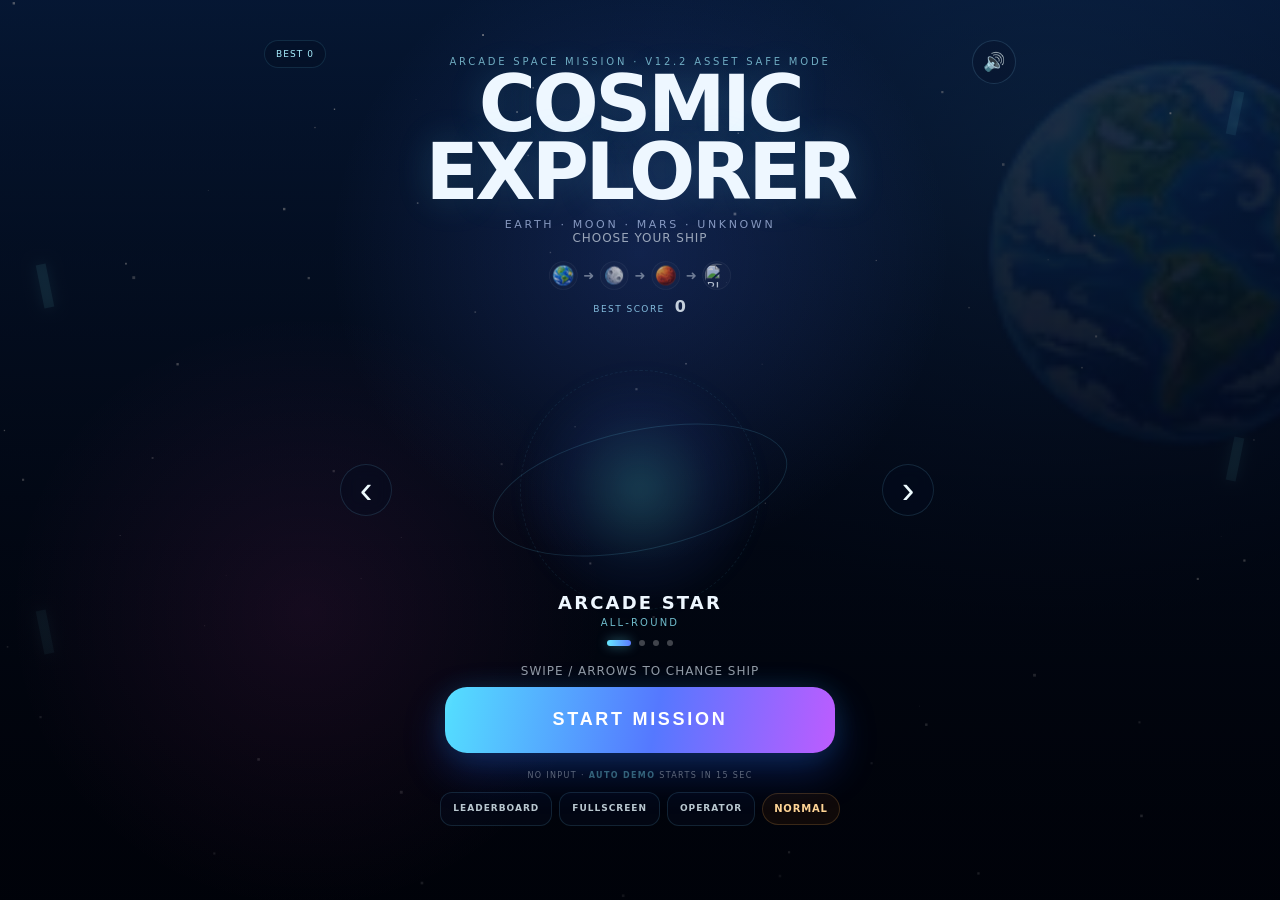
==== index.html @ fa7b61ec "release: prepare COSMIC EXPLORER V13.2 enemy intelligence" ====
<!doctype html>
<html lang="th">
<head>
<meta charset="utf-8">
<meta name="viewport" content="width=device-width,initial-scale=1,viewport-fit=cover,user-scalable=no">
<meta name="theme-color" content="#020611">
<meta name="apple-mobile-web-app-capable" content="yes">
<meta name="apple-mobile-web-app-status-bar-style" content="black-translucent">
<title>COSMIC EXPLORER V13.2</title>
<link rel="preload" as="image" href="/assets/v9/player1.webp?v=132"><link rel="preload" as="image" href="/assets/v9/player2.webp?v=132"><link rel="preload" as="image" href="/assets/v9/player3.webp?v=132"><link rel="preload" as="image" href="/assets/v9/player4.webp?v=132">
<link rel="stylesheet" href="styles-v9.css?v=132">
<link rel="stylesheet" href="styles-v11.css?v=132">
<link rel="stylesheet" href="styles-v11-phase3.css?v=132">
<link rel="stylesheet" href="styles-v12.css?v=132">
<link rel="stylesheet" href="styles-v121.css?v=132">
<link rel="stylesheet" href="styles-v122.css?v=132">
<link rel="stylesheet" href="styles-v123.css?v=132">
<link rel="stylesheet" href="styles-v13.css?v=132">
<link rel="stylesheet" href="styles-v131.css?v=132">
<link rel="stylesheet" href="styles-v132.css?v=132">
</head>
<body>
<div id="app">
  <canvas id="game"></canvas>

  <div id="topHud" class="panel hidden">
    <div class="hud compact"><img id="sectorIcon" alt=""><div><div class="label">SECTOR</div><div class="value" id="sectorText">EARTH</div></div></div>
    <div class="hud compact"><div><div class="label">SCORE</div><div class="value" id="scoreText">0</div></div></div>
    <div class="hud compact meter"><div style="width:100%"><div class="label">HP</div><div class="value" id="hpText">100%</div><div class="bar"><div id="hpFill" class="fill hp" style="width:100%"></div></div></div></div>
    <div class="hud compact meter"><div style="width:100%"><div class="label">ENERGY</div><div class="value" id="energyText">100%</div><div class="bar"><div id="energyFill" class="fill" style="width:100%"></div></div></div></div>
    <div class="hud compact"><img id="specialIcon" alt=""><div><div class="label">SPECIAL</div><div class="value" id="specialText">0</div></div></div>
    <div id="objective" class="hud compact"><div><div class="label">OBJECTIVE</div><div class="value" id="objectiveText">CLEAR THE SECTOR</div></div></div>
  </div>

  <div id="hint">DRAG TO MOVE · AUTO FIRE</div>
  <div id="controls" class="hidden">
    <div class="control-cluster"><div class="dpad"><button class="ctrl-btn" id="up">▲</button><button class="ctrl-btn" id="left">◀</button><button class="ctrl-btn" id="right">▶</button><button class="ctrl-btn" id="down">▼</button></div></div>
    <div class="control-cluster actions"><button id="boostBtn" class="action-btn"><small>BOOST</small><b>⚡</b></button><button id="specialBtn" class="action-btn"><small>SPECIAL</small><b id="specialBtnType">🚀</b></button></div>
  </div>

  <div id="home">
    <div class="home-card">
      <div class="headline"><div class="brand"><div class="v11tag">ARCADE SPACE MISSION · V13.2 ENEMY INTELLIGENCE</div><h1>COSMIC<br>EXPLORER</h1><div class="missionline">EARTH · MOON · MARS · UNKNOWN</div><div class="startcopy">CHOOSE YOUR SHIP</div></div><button id="soundBtn" class="btn secondary sound-mini" aria-label="Sound">SFX + MUSIC: ON</button></div>
      <div class="route-icons" id="routeIcons"></div>
      <div class="ship-select" id="shipSelect"></div>
      <div class="start-row"><div class="startcopy">SWIPE / ARROWS TO CHANGE SHIP</div><button id="startBtn" class="btn">START MISSION</button></div>
    </div>
  </div>

  <div id="sectorBanner" class="hidden"><div class="banner-inner"><img id="bannerImg" alt=""><div><div style="font-size:11px;opacity:.74">NOW ENTERING</div><div id="bannerText" style="font-size:20px;font-weight:900">EARTH</div></div></div></div>
  <div id="toast" class="hidden"><div class="toast-inner"><img id="toastImg" alt=""><div id="toastText" style="font-weight:800">Pickup</div></div></div>
  <div id="gameOver" class="hidden"><div class="over-card"><h2 id="gameOverTitle">MISSION END</h2><div id="summary"></div><button id="restartBtn" class="btn">PLAY AGAIN</button></div></div>
</div>

<script src="assets/v9/enemy1.js?v=132"></script><script src="assets/v9/enemy2.js?v=132"></script><script src="assets/v9/enemy3.js?v=132"></script><script src="assets/v9/enemy4.js?v=132"></script>
<script src="assets/v9/boss1.js?v=132"></script><script src="assets/v9/boss2.js?v=132"></script><script src="assets/v9/boss3.js?v=132"></script><script src="assets/v9/boss4.js?v=132"></script>
<script src="assets/v9/planet-earth.js?v=132"></script><script src="assets/v9/planet-moon.js?v=132"></script><script src="assets/v9/planet-mars.js?v=132"></script><script src="assets/v9/planet-hole.js?v=132"></script>
<script src="assets/v9/pickup-energy.js?v=132"></script><script src="assets/v9/pickup-repair.js?v=132"></script><script src="assets/v9/pickup-shield.js?v=132"></script><script src="assets/v9/pickup-weapon.js?v=132"></script><script src="assets/v9/pickup-rocket.js?v=132"></script><script src="assets/v9/pickup-bomb.js?v=132"></script>
<script src="asset-bootstrap-v122.js?v=132"></script>
<script src="app-v9-01.js?v=132"></script><script src="app-v9-02.js?v=132"></script><script src="app-v9-03.js?v=132"></script><script src="app-v9-04.js?v=132"></script><script src="app-v9-05.js?v=132"></script><script src="app-v9-06.js?v=132"></script><script src="app-v9-07.js?v=132"></script>
<script src="phase2-v11.js?v=132"></script>
<script src="phase3-v11.js?v=132"></script>
<script src="v12-patch.js?v=132"></script>
<script src="v121-patch.js?v=132"></script>
<script src="v122-patch.js?v=132"></script>
<script src="v123-patch.js?v=132"></script>
<script src="v13-patch.js?v=132"></script>
<script src="v131-patch.js?v=132"></script>
<script src="v132-patch.js?v=132"></script>
<script src="app-v9.js?v=132"></script>
<script src="v11-ui.js?v=132"></script>
<script src="phase3-ui.js?v=132"></script>
<script src="v12-ui.js?v=132"></script>
<script src="v121-ui.js?v=132"></script>
<script src="v122-ui.js?v=132"></script>
<script src="v123-ui.js?v=132"></script>
<script src="v13-ui.js?v=132"></script>
<script src="v131-ui.js?v=132"></script>
<script src="v132-ui.js?v=132"></script>
</body>
</html>
---- styles-v9.css ----
:root{
  --bg:#040814; --panel:rgba(8,18,42,.45); --line:rgba(132,196,255,.25); --text:#eef7ff; --cyan:#64e6ff; --pink:#ff59c7; --orange:#ffb23f; --danger:#ff5577;
}
*{box-sizing:border-box;-webkit-tap-highlight-color:transparent}
html,body{margin:0;height:100%;overflow:hidden;background:#000;color:var(--text);font-family:Inter,system-ui,-apple-system,Segoe UI,Roboto,sans-serif}
body{touch-action:manipulation;overscroll-behavior:none}
#app{position:fixed;inset:0;background:radial-gradient(circle at 50% 10%,#11306a 0,#060d23 40%,#02050c 100%)}
canvas{position:absolute;inset:0;width:100%;height:100%}
.hidden{display:none!important}
.panel{position:absolute;left:0;right:0;display:flex;justify-content:center;pointer-events:none;z-index:5}
#topHud{top:0;padding:calc(env(safe-area-inset-top) + 8px) 10px 0;gap:8px;align-items:flex-start;flex-wrap:wrap}
.hud{pointer-events:auto;display:flex;align-items:center;gap:8px;padding:8px 10px;border-radius:16px;background:linear-gradient(180deg,rgba(10,24,53,.65),rgba(6,12,28,.45));backdrop-filter:blur(10px);border:1px solid var(--line);box-shadow:0 12px 30px rgba(0,0,0,.25)}
.hud.compact{padding:6px 10px}
.hud img{width:24px;height:24px;object-fit:contain}
.hud .label{font-size:11px;opacity:.72;line-height:1}
.hud .value{font-size:15px;font-weight:800;line-height:1.1}
.meter{min-width:116px}
.bar{width:100%;height:8px;border-radius:999px;background:rgba(255,255,255,.1);overflow:hidden;margin-top:3px}
.fill{height:100%;border-radius:999px;background:linear-gradient(90deg,#59ffe8,#4a9fff)}
.fill.hp{background:linear-gradient(90deg,#ff697f,#ffb35d)}
.fill.special{background:linear-gradient(90deg,#ffd56a,#ff5dc8)}
#objective{max-width:min(54vw,320px)}
#objective .value{font-size:13px}
#controls{position:absolute;left:0;right:0;bottom:0;z-index:6;padding:0 14px calc(env(safe-area-inset-bottom) + 14px);display:flex;justify-content:space-between;align-items:end;pointer-events:none}
.control-cluster{display:flex;gap:12px;align-items:end;pointer-events:auto}
.dpad{position:relative;width:156px;height:156px}
.ctrl-btn{position:absolute;width:52px;height:52px;border-radius:18px;border:1px solid rgba(154,214,255,.28);background:linear-gradient(180deg,rgba(11,25,58,.62),rgba(8,12,24,.4));color:#fff;font-size:23px;font-weight:800;box-shadow:0 12px 24px rgba(0,0,0,.28);backdrop-filter:blur(10px);touch-action:none}
.ctrl-btn:active,.ctrl-btn.on{transform:scale(.96);background:linear-gradient(180deg,rgba(40,84,173,.9),rgba(18,38,84,.8))}
#up{left:52px;top:0} #left{left:0;top:52px} #right{right:0;top:52px} #down{left:52px;bottom:0}
.actions{display:flex;gap:10px;align-items:center}
.action-btn{width:72px;height:72px;border-radius:999px;border:1px solid rgba(255,255,255,.18);color:#fff;display:flex;flex-direction:column;align-items:center;justify-content:center;gap:2px;font-weight:800;box-shadow:0 16px 30px rgba(0,0,0,.3);backdrop-filter:blur(10px);touch-action:none}
.action-btn small{font-size:10px;opacity:.8;line-height:1}
.action-btn b{font-size:12px;line-height:1.1}
#boostBtn{background:radial-gradient(circle at 35% 25%,#9ef8ff,#47bbff 46%,#1974c8 100%)}
#specialBtn{background:radial-gradient(circle at 35% 25%,#ffe89f,#ffae57 44%,#ff4ba7 100%)}
#home,#gameOver,#toast,#sectorBanner{position:absolute;inset:0;display:flex;align-items:center;justify-content:center;z-index:10}
#home{background:radial-gradient(circle at 50% 20%,rgba(70,121,255,.18),rgba(0,0,0,.72));padding:max(16px,env(safe-area-inset-top)) 16px calc(110px + env(safe-area-inset-bottom));overflow-y:auto;overflow-x:hidden;align-items:flex-start;justify-content:center;touch-action:pan-y;-webkit-overflow-scrolling:touch;overscroll-behavior-y:contain}
.home-card{width:min(100%,920px);margin:0 auto;background:linear-gradient(180deg,rgba(8,17,38,.76),rgba(4,8,20,.72));border:1px solid rgba(154,214,255,.22);border-radius:28px;backdrop-filter:blur(14px);padding:18px 18px 16px;box-shadow:0 28px 80px rgba(0,0,0,.42)}
.headline{display:flex;gap:16px;align-items:center;justify-content:space-between;flex-wrap:wrap}
.brand h1{margin:0;font-size:clamp(24px,4.4vw,42px);line-height:1.02}
.brand p{margin:8px 0 0;opacity:.8;max-width:580px}
.route-icons{display:flex;gap:10px;align-items:center;flex-wrap:wrap;margin:14px 0}
.route-icons img{width:44px;height:44px;object-fit:contain;border-radius:999px;background:rgba(255,255,255,.04);padding:3px;border:1px solid rgba(255,255,255,.08)}
.ship-select{display:grid;grid-template-columns:repeat(4,minmax(0,1fr));gap:12px;margin:14px 0}
.ship-card{touch-action:manipulation;pointer-events:auto;user-select:none;-webkit-user-select:none;border:1px solid rgba(154,214,255,.18);border-radius:24px;padding:10px;background:rgba(255,255,255,.03);cursor:pointer;transition:.2s transform,.2s border-color}
.ship-card.active{border-color:#7cecff;box-shadow:0 0 0 2px rgba(124,236,255,.18) inset,0 14px 30px rgba(0,0,0,.26);transform:translateY(-3px);animation:selectedPulse 1.8s ease-in-out infinite}
@keyframes selectedPulse{50%{box-shadow:0 0 0 2px rgba(124,236,255,.25) inset,0 18px 38px rgba(65,201,255,.15)}}
.ship-card img{display:block;width:min(100%,160px);aspect-ratio:1/1;object-fit:contain;margin:0 auto}
.ship-card strong{display:block;text-align:center;font-size:13px;margin-top:6px}
.ship-card small{display:block;text-align:center;opacity:.76}.mini-stats{display:grid;gap:5px;margin-top:8px}.mini-stat{display:grid;grid-template-columns:44px 1fr;gap:6px;align-items:center;font-size:9px;opacity:.85}.mini-stat i{height:5px;border-radius:999px;background:rgba(255,255,255,.08);overflow:hidden}.mini-stat i b{display:block;height:100%;background:linear-gradient(90deg,#64e6ff,#7d8bff);border-radius:999px}
.info-row{display:grid;grid-template-columns:1.1fr .9fr;gap:12px;margin-top:12px}
.info-box{border-radius:22px;padding:14px;background:rgba(255,255,255,.03);border:1px solid rgba(154,214,255,.14)}
.info-box h3{margin:0 0 8px;font-size:15px}
.info-box p,.info-box li{opacity:.84;font-size:13px;line-height:1.4}
.info-box ul{margin:0;padding-left:18px}
.start-row{display:flex;justify-content:space-between;align-items:center;gap:12px;flex-wrap:wrap;margin-top:16px}
.btn{touch-action:manipulation;pointer-events:auto;user-select:none;-webkit-user-select:none;border:0;border-radius:18px;padding:14px 18px;color:#fff;background:linear-gradient(180deg,#46d4ff,#2d72ff);font-weight:900;letter-spacing:.03em;box-shadow:0 16px 28px rgba(0,0,0,.28)}
.btn.secondary{background:rgba(255,255,255,.07);border:1px solid rgba(255,255,255,.12)}
#gameOver{background:rgba(0,0,0,.52);padding:24px}
.over-card{background:rgba(4,11,26,.92);border:1px solid rgba(154,214,255,.16);border-radius:26px;padding:20px;min-width:min(92vw,420px);text-align:center;box-shadow:0 28px 80px rgba(0,0,0,.4)}
.over-card h2{margin:0 0 8px;font-size:32px}
.over-card p{opacity:.8;margin:8px 0}
#toast{pointer-events:none;align-items:flex-start;padding-top:calc(env(safe-area-inset-top) + 84px)}
#toast .toast-inner,#sectorBanner .banner-inner{background:rgba(7,13,28,.78);backdrop-filter:blur(10px);border:1px solid rgba(154,214,255,.24);padding:12px 16px;border-radius:18px;box-shadow:0 16px 34px rgba(0,0,0,.28);display:flex;align-items:center;gap:10px}
#toast img,#sectorBanner img{width:36px;height:36px;object-fit:contain}
#sectorBanner{pointer-events:none;align-items:flex-start;padding-top:calc(env(safe-area-inset-top) + 86px)}
#hint{position:absolute;right:12px;top:calc(env(safe-area-inset-top) + 76px);z-index:6;padding:8px 10px;border-radius:14px;background:rgba(5,9,20,.45);border:1px solid rgba(154,214,255,.16);font-size:12px;opacity:.8;backdrop-filter:blur(8px)}
@media (max-width: 900px){
  .ship-select{grid-template-columns:repeat(2,minmax(0,1fr))}
  .info-row{grid-template-columns:1fr}
}
@media (max-width: 680px){
  #home{padding-top:max(10px,env(safe-area-inset-top));padding-left:10px;padding-right:10px;padding-bottom:calc(140px + env(safe-area-inset-bottom));}
  .home-card{border-radius:22px;}
  .ship-card img{width:min(100%,130px);}
  #topHud{justify-content:flex-start;padding-left:8px;padding-right:8px;gap:6px}
  .hud{padding:6px 8px;border-radius:14px;gap:6px}
  .hud .value{font-size:13px}
  .hud .label{font-size:10px}
  .meter{min-width:92px}
  .hud img{width:20px;height:20px}
  #objective{display:none}
  .home-card{padding:16px}
  .brand h1{font-size:28px}
  .brand p{font-size:13px}
  #controls{padding-left:10px;padding-right:10px}
  .dpad{width:136px;height:136px}
  .ctrl-btn{width:46px;height:46px;border-radius:16px;font-size:20px}
  #up{left:45px} #left{top:45px} #right{top:45px} #down{left:45px}
  .action-btn{width:66px;height:66px}
  .action-btn b{font-size:11px}
  #hint{display:none}
}

/* V9.2 mobile combat safe-area polish */
@media (max-width:680px){
  #topHud{gap:4px;padding-top:calc(env(safe-area-inset-top) + 6px);flex-wrap:nowrap;justify-content:space-between;align-items:flex-start}
  #topHud .hud{min-width:0;padding:5px 7px;border-radius:12px;background:rgba(8,18,42,.48)}
  #topHud .hud:nth-child(2){display:none}
  #topHud .hud .label{font-size:8px}
  #topHud .hud .value{font-size:11px}
  #topHud .meter{min-width:78px;max-width:92px}
  #topHud .bar{height:5px}
  #topHud .hud img{width:17px;height:17px}
  #controls{padding:0 8px calc(env(safe-area-inset-bottom) + 8px)}
  .dpad{width:112px;height:112px;opacity:.88}
  .ctrl-btn{width:38px;height:38px;border-radius:13px;font-size:16px;background:rgba(8,18,42,.46)}
  #up{left:37px;top:0} #left{left:0;top:37px} #right{right:0;top:37px} #down{left:37px;bottom:0}
  .actions{gap:8px}
  .action-btn{width:58px;height:58px;box-shadow:0 10px 22px rgba(0,0,0,.25)}
  .action-btn small{font-size:8px}.action-btn b{font-size:15px}
  #hint{display:none}
}
---- styles-v11.css ----
:root{--v11-cyan:#68e9ff;--v11-blue:#5b7cff;--v11-pink:#ff5ec9;--v11-ink:#020611}#game{touch-action:none!important;-webkit-user-select:none;user-select:none;-webkit-touch-callout:none}@media (hover:hover) and (pointer:fine){#game{cursor:crosshair}}#controls{justify-content:flex-end!important}#controls>.control-cluster:first-child{display:none!important}#controls .actions{gap:10px}.action-btn{transition:transform .12s ease,filter .12s ease;box-shadow:0 0 0 1px rgba(255,255,255,.12) inset,0 16px 34px rgba(0,0,0,.35)!important}.action-btn:active,.action-btn.on{transform:scale(.92);filter:brightness(1.16)}#boostBtn{background:radial-gradient(circle at 35% 25%,#d6fdff,#5dd9ff 38%,#3479ff 72%,#15336e 100%)!important}#specialBtn{background:radial-gradient(circle at 35% 25%,#fff1b3,#ffb65d 38%,#ff5ebd 75%,#6e194f 100%)!important}#hint{display:none!important}#topHud{gap:7px!important;align-items:flex-start!important}#topHud .hud{background:linear-gradient(180deg,rgba(3,12,31,.58),rgba(3,8,20,.28))!important;border:1px solid rgba(112,213,255,.18)!important;box-shadow:0 10px 28px rgba(0,0,0,.16)!important;backdrop-filter:blur(12px)}#topHud .hud .label{letter-spacing:.12em;text-transform:uppercase}#objective{opacity:.78}#home{background:radial-gradient(circle at 50% 28%,rgba(75,121,255,.19),transparent 34%),radial-gradient(circle at 24% 68%,rgba(255,71,192,.08),transparent 26%),linear-gradient(180deg,rgba(0,5,17,.52),rgba(0,2,9,.90))!important;padding:max(14px,env(safe-area-inset-top)) 16px calc(28px + env(safe-area-inset-bottom))!important;align-items:center!important;overflow:hidden!important}.home-card{position:relative;width:min(100%,760px)!important;margin:auto!important;padding:16px 18px 20px!important;background:transparent!important;border:0!important;border-radius:0!important;box-shadow:none!important;backdrop-filter:none!important}.home-card .headline{display:block!important;text-align:center!important}.home-card .brand p,.home-card .info-row{display:none!important}.home-card .headline h1{margin:4px 50px 2px!important;font-size:clamp(42px,7vw,78px)!important;line-height:.86!important;letter-spacing:-.045em!important;text-shadow:0 0 36px rgba(95,217,255,.18)}.v102tag,.v11tag{font-size:10px!important;letter-spacing:.28em!important;color:#9eeeff;opacity:.68!important}.missionline{margin-top:12px;font-size:11px!important;letter-spacing:.24em!important;color:#c3d6ff;opacity:.66!important}.startcopy{font-size:12px!important;letter-spacing:.08em;opacity:.62!important}.sound-mini{position:absolute!important;right:4px!important;top:0!important;width:44px!important;height:44px!important;min-width:44px!important;border-radius:50%!important;padding:0!important;font-size:0!important;background:rgba(8,18,40,.38)!important;border:1px solid rgba(129,214,255,.16)!important;box-shadow:none!important}.sound-mini:after{content:'🔊';font-size:18px}.sound-mini[data-off="1"]:after{content:'🔇'}.home-card .route-icons{justify-content:center!important;margin:13px auto 4px!important;gap:7px!important;flex-wrap:nowrap!important;opacity:.72;transform:scale(.82)}.home-card .route-icons img{width:35px!important;height:35px!important;padding:2px!important;background:rgba(255,255,255,.025)!important;border-color:rgba(255,255,255,.07)!important}.home-card .ship-select{display:none!important}.v11-stage{display:grid;grid-template-columns:58px minmax(0,1fr) 58px;align-items:center;gap:8px;margin:4px auto 0;max-width:600px;touch-action:pan-y;user-select:none}.v11-hero{position:relative;min-height:300px;display:flex;flex-direction:column;align-items:center;justify-content:center;isolation:isolate;overflow:visible}.v11-ship-glow{position:absolute;width:210px;height:210px;border-radius:50%;background:radial-gradient(circle,rgba(88,229,255,.22),rgba(65,115,255,.08) 42%,transparent 69%);filter:blur(10px);z-index:-2;animation:v11Glow 2.7s ease-in-out infinite}.v11-orbit{position:absolute;border:1px solid rgba(107,223,255,.15);border-radius:50%;z-index:-1;pointer-events:none}.v11-orbit-a{width:245px;height:104px;transform:rotate(-12deg);animation:v11OrbitA 9s linear infinite}.v11-orbit-b{width:205px;height:205px;border-style:dashed;opacity:.55;animation:v11OrbitB 15s linear infinite reverse}#v11ShipImg{display:block;width:min(44vw,230px);height:min(44vw,230px);max-width:230px;max-height:230px;object-fit:contain;filter:drop-shadow(0 24px 28px rgba(0,0,0,.42)) drop-shadow(0 0 18px rgba(90,222,255,.14));animation:v11Float 3.2s ease-in-out infinite}#v11ShipImg.swap{animation:v11Swap .32s ease,v11Float 3.2s .32s ease-in-out infinite}.v11-ship-copy{text-align:center;margin-top:-2px}.v11-ship-copy strong{display:block;font-size:18px;letter-spacing:.12em}.v11-ship-copy span{display:block;margin-top:4px;font-size:10px;letter-spacing:.22em;color:#8eeeff;opacity:.78}.v11-arrow{width:52px;height:52px;border-radius:50%;border:1px solid rgba(129,218,255,.14);background:rgba(5,14,32,.34);color:#eefbff;font-size:38px;line-height:1;backdrop-filter:blur(8px);cursor:pointer;transition:.15s ease}.v11-arrow:hover{border-color:rgba(129,231,255,.4);background:rgba(37,92,158,.26);transform:scale(1.06)}.v11-arrow:active{transform:scale(.94)}.v11-dots{display:flex;justify-content:center;gap:8px;margin-top:12px}.v11-dot{width:6px;height:6px;padding:0;border:0;border-radius:50%;background:rgba(255,255,255,.25);transition:.18s}.v11-dot.active{width:24px;border-radius:99px;background:linear-gradient(90deg,var(--v11-cyan),var(--v11-blue));box-shadow:0 0 12px rgba(102,231,255,.42)}.home-card .start-row{margin-top:4px!important;display:flex!important;justify-content:center!important;align-items:center!important;flex-direction:column!important;gap:9px!important}.home-card #startBtn{min-width:min(88vw,390px)!important;min-height:66px!important;border-radius:22px!important;font-size:18px!important;letter-spacing:.15em!important;background:linear-gradient(100deg,#54dfff,#5578ff 54%,#bd5cff)!important;box-shadow:0 18px 42px rgba(33,94,255,.28),0 0 28px rgba(87,224,255,.12)!important;position:relative;overflow:hidden}.home-card #startBtn:before{content:'';position:absolute;inset:-80% auto -80% -30%;width:30%;transform:rotate(18deg);background:linear-gradient(90deg,transparent,rgba(255,255,255,.30),transparent);animation:v11ButtonSweep 3.2s ease-in-out infinite}#v11Tutorial{position:fixed;left:50%;top:53%;z-index:30;transform:translate(-50%,-50%);display:flex;flex-direction:column;align-items:center;gap:6px;pointer-events:none;padding:18px 26px;border-radius:22px;background:rgba(3,9,24,.56);border:1px solid rgba(110,225,255,.22);backdrop-filter:blur(12px);box-shadow:0 18px 50px rgba(0,0,0,.35);transition:opacity .35s ease,transform .35s ease}#v11Tutorial strong{font-size:22px;letter-spacing:.14em;text-shadow:0 0 22px rgba(91,232,255,.42)}#v11Tutorial span{font-size:10px;letter-spacing:.22em;color:#8eeeff;opacity:.78}#v11Tutorial.hide{opacity:0;transform:translate(-50%,-42%) scale(.94)}@keyframes v11Float{0%,100%{transform:translateY(5px)}50%{transform:translateY(-10px)}}@keyframes v11Glow{50%{transform:scale(1.08);opacity:.75}}@keyframes v11OrbitA{to{transform:rotate(348deg)}}@keyframes v11OrbitB{to{transform:rotate(360deg)}}@keyframes v11Swap{0%{opacity:.25;transform:translateX(18px) scale(.88)}100%{opacity:1;transform:translateX(0) scale(1)}}@keyframes v11ButtonSweep{0%,58%{left:-35%;opacity:0}70%{opacity:1}88%,100%{left:118%;opacity:0}}@media(max-width:700px){#home{padding-left:10px!important;padding-right:10px!important;align-items:flex-start!important;overflow-y:auto!important}.home-card{padding-top:calc(env(safe-area-inset-top) + 8px)!important}.home-card .headline h1{font-size:clamp(39px,13.3vw,60px)!important;margin-top:4px!important}.missionline{font-size:9px!important;letter-spacing:.18em!important;margin-top:9px!important}.home-card .route-icons{margin-top:7px!important;transform:scale(.70)}.v11-stage{grid-template-columns:42px minmax(0,1fr) 42px;gap:2px;margin-top:-4px}.v11-hero{min-height:265px}#v11ShipImg{width:min(53vw,210px);height:min(53vw,210px)}.v11-ship-glow{width:175px;height:175px}.v11-orbit-a{width:205px;height:86px}.v11-orbit-b{width:175px;height:175px}.v11-arrow{width:38px;height:38px;font-size:29px;background:rgba(4,10,24,.24)}.v11-ship-copy strong{font-size:16px}.v11-ship-copy span{font-size:9px}.home-card #startBtn{min-height:60px!important;font-size:16px!important}#controls{padding:0 10px calc(env(safe-area-inset-bottom) + 10px)!important}#controls .actions{gap:8px}.action-btn{width:68px!important;height:68px!important}#topHud{padding-top:calc(env(safe-area-inset-top) + 7px)!important}#topHud .hud{border-radius:13px!important;background:rgba(4,12,30,.40)!important}#topHud .hud:nth-child(2),#objective{display:none!important}#v11Tutorial{top:55%;width:max-content;max-width:86vw;padding:15px 20px}#v11Tutorial strong{font-size:18px}}@media(min-width:1000px){#topHud{padding-left:20px!important;padding-right:20px!important;justify-content:center!important}.home-card{width:min(760px,76vw)!important}.v11-hero{min-height:340px}#v11ShipImg{width:260px;height:260px;max-width:260px;max-height:260px}.v11-ship-glow{width:250px;height:250px}.v11-orbit-a{width:300px;height:120px}.v11-orbit-b{width:240px;height:240px}.action-btn{width:78px!important;height:78px!important}}@media(prefers-reduced-motion:reduce){#v11ShipImg,.v11-ship-glow,.v11-orbit,.home-card #startBtn:before{animation:none!important}}
---- styles-v11-phase3.css ----
#gameOver{background:radial-gradient(circle at 50% 38%,rgba(41,94,180,.18),rgba(0,0,0,.72))!important;backdrop-filter:blur(4px)}#gameOver .over-card{width:min(92vw,620px)!important;padding:24px 24px 22px!important;background:linear-gradient(180deg,rgba(5,14,34,.94),rgba(2,7,18,.92))!important;border:1px solid rgba(111,226,255,.18)!important;box-shadow:0 30px 90px rgba(0,0,0,.56),0 0 44px rgba(75,167,255,.08)!important}#gameOverTitle{letter-spacing:.12em!important;font-size:clamp(24px,5vw,38px)!important}.v11-report{display:grid;grid-template-columns:150px 1fr;gap:16px;align-items:stretch;margin:18px 0 16px}.v11-rank{border-radius:24px;display:flex;min-height:180px;flex-direction:column;align-items:center;justify-content:center;border:1px solid rgba(255,255,255,.12);background:radial-gradient(circle at 50% 35%,rgba(255,255,255,.10),rgba(255,255,255,.025));position:relative;overflow:hidden}.v11-rank:after{content:'';position:absolute;width:120%;height:36%;left:-10%;top:28%;transform:rotate(-12deg);background:linear-gradient(90deg,transparent,rgba(255,255,255,.15),transparent);filter:blur(5px)}.v11-rank small{font-size:9px;letter-spacing:.22em;opacity:.72;z-index:1}.v11-rank strong{font-size:92px;line-height:.9;z-index:1;text-shadow:0 0 30px currentColor}.v11-rank-s{color:#83f6ff;border-color:rgba(98,236,255,.35);box-shadow:0 0 34px rgba(70,222,255,.12) inset}.v11-rank-a{color:#c7a1ff}.v11-rank-b{color:#82a7ff}.v11-rank-c{color:#b8c3d8}.v11-report-score{display:flex;flex-direction:column;align-items:flex-start;justify-content:center;padding:20px 24px;border-radius:24px;background:linear-gradient(135deg,rgba(93,221,255,.08),rgba(93,82,255,.08));border:1px solid rgba(118,217,255,.12)}.v11-report-score span{font-size:10px;letter-spacing:.24em;opacity:.64}.v11-report-score b{font-size:clamp(42px,7vw,72px);line-height:1;margin:6px 0 8px;letter-spacing:-.04em}.v11-report-score small{font-size:11px;letter-spacing:.12em;color:#83efff}.v11-report-grid{grid-column:1/-1;display:grid;grid-template-columns:repeat(3,1fr);gap:8px}.v11-report-grid>div{padding:12px 10px;border-radius:16px;background:rgba(255,255,255,.035);border:1px solid rgba(255,255,255,.07)}.v11-report-grid span{display:block;font-size:8px;letter-spacing:.16em;opacity:.58}.v11-report-grid b{display:block;margin-top:5px;font-size:16px;white-space:nowrap;overflow:hidden;text-overflow:ellipsis}.v11-best-chip{position:absolute;left:4px;top:0;z-index:5;padding:8px 11px;border:1px solid rgba(111,225,255,.13);border-radius:999px;background:rgba(4,13,31,.34);backdrop-filter:blur(8px);font-size:9px;letter-spacing:.12em;color:#a8efff}.v11-attract-note{text-align:center;margin-top:9px;font-size:8px;letter-spacing:.17em;opacity:.38}.v11-attract-note b{color:#82ecff;font-weight:700}@media(max-width:700px){#gameOver{padding:12px!important}#gameOver .over-card{padding:18px 14px 16px!important;border-radius:22px!important}.v11-report{grid-template-columns:112px 1fr;gap:10px;margin-top:12px}.v11-rank{min-height:145px;border-radius:20px}.v11-rank strong{font-size:72px}.v11-report-score{padding:14px 14px;border-radius:20px}.v11-report-score b{font-size:38px}.v11-report-grid{grid-template-columns:repeat(2,1fr);gap:6px}.v11-report-grid>div{padding:9px}.v11-report-grid b{font-size:14px}.v11-best-chip{top:calc(env(safe-area-inset-top) + 4px);left:6px}.v11-attract-note{margin-top:6px}}
---- styles-v12.css ----
:root{--v12-cyan:#68e9ff;--v12-blue:#6578ff;--v12-pink:#ff5ec9;--v12-panel:rgba(4,10,25,.78)}#v12Toolbar{position:fixed;right:14px;top:calc(env(safe-area-inset-top) + 12px);z-index:24;display:flex;gap:7px;opacity:0;pointer-events:none;transition:.2s ease}#v12Toolbar.v12-playing{opacity:1;pointer-events:auto}#v12Toolbar button{width:40px;height:40px;border-radius:14px;border:1px solid rgba(123,222,255,.18);background:rgba(4,12,30,.54);color:#effcff;font-weight:900;font-size:17px;backdrop-filter:blur(12px);box-shadow:0 10px 24px rgba(0,0,0,.2)}#v12Toolbar button:active{transform:scale(.94)}#v12HomeTools{display:flex;justify-content:center;align-items:center;gap:7px;flex-wrap:wrap;margin-top:12px;font-size:10px;letter-spacing:.08em}#v12HomeTools button,#v12HomeTools a{min-height:34px;padding:0 12px;border-radius:12px;border:1px solid rgba(112,213,255,.14);background:rgba(6,15,36,.35);color:rgba(234,250,255,.8);text-decoration:none;display:inline-flex;align-items:center;justify-content:center;font:700 9px/1 system-ui,sans-serif;letter-spacing:.11em}#v12DifficultyBadge{display:inline-flex;height:32px;padding:0 11px;align-items:center;border-radius:99px;border:1px solid rgba(255,180,90,.18);color:#ffd595;background:rgba(62,32,5,.24);font-weight:900}.v12-best{display:flex;align-items:baseline;justify-content:center;gap:10px;margin:0 auto 2px;opacity:.82}.v12-best span{font-size:9px;letter-spacing:.16em;color:#9edfff}.v12-best strong{font-size:16px;letter-spacing:.05em}#v12Pause,#v12Board{position:fixed;inset:0;z-index:60;display:flex;align-items:center;justify-content:center;padding:20px;background:rgba(0,2,10,.62);backdrop-filter:blur(14px)}#v12Pause.hidden,#v12Board.hidden{display:none!important}.v12-modal-card{position:relative;width:min(92vw,540px);padding:26px;border-radius:28px;border:1px solid rgba(105,226,255,.2);background:linear-gradient(180deg,rgba(6,17,42,.92),rgba(2,7,19,.96));box-shadow:0 30px 90px rgba(0,0,0,.55),0 0 54px rgba(70,130,255,.09)}.v12-modal-card>small{display:block;text-align:center;font-size:9px;letter-spacing:.24em;color:#8ceaff;opacity:.76}.v12-modal-card h2{margin:7px 0 20px;text-align:center;font-size:clamp(34px,7vw,62px);letter-spacing:-.04em}.v12-pause-actions{display:grid;grid-template-columns:1fr 1fr;gap:9px}.v12-pause-actions button,.v12-pause-actions a{min-height:52px;border-radius:16px;border:1px solid rgba(127,223,255,.16);background:rgba(255,255,255,.045);color:#f4fbff;font-weight:900;letter-spacing:.08em;text-decoration:none;display:flex;align-items:center;justify-content:center}.v12-pause-actions #v12Resume{background:linear-gradient(100deg,#4ddcff,#5a73ff);border:0}.v12-pause-card p{text-align:center;margin:16px 0 0;font-size:9px;letter-spacing:.18em;opacity:.5}.v12-close{position:absolute;right:14px;top:14px;width:38px;height:38px;border-radius:50%;border:1px solid rgba(255,255,255,.1);background:rgba(255,255,255,.04);color:#fff;font-size:25px}.v12-board-card{width:min(94vw,680px)}#v12BoardList{display:grid;gap:7px;max-height:min(58vh,520px);overflow:auto;padding-right:3px}.v12-score-row{display:grid;grid-template-columns:42px minmax(90px,1.3fr) .8fr 1fr 58px;gap:8px;align-items:center;min-height:48px;padding:0 12px;border-radius:14px;background:rgba(255,255,255,.035);border:1px solid rgba(255,255,255,.05)}.v12-score-row>b{color:#85eaff}.v12-score-row>strong{font-size:19px}.v12-score-row>span{font-size:9px;letter-spacing:.05em;opacity:.66}.v12-empty{text-align:center;padding:35px;font-size:11px;letter-spacing:.18em;opacity:.55}.v12-kiosk #v12HomeTools{opacity:.78}@media(max-width:700px){#v12Toolbar{right:8px;top:calc(env(safe-area-inset-top) + 68px)}#v12Toolbar button{width:36px;height:36px;border-radius:12px;font-size:15px}#v12HomeTools{margin-top:9px;gap:5px}#v12HomeTools button,#v12HomeTools a{min-height:31px;padding:0 9px;font-size:8px}.v12-modal-card{padding:22px 16px;border-radius:24px}.v12-pause-actions{grid-template-columns:1fr}.v12-score-row{grid-template-columns:34px 1fr .8fr 58px;padding:0 9px}.v12-score-row span:nth-of-type(2){display:none}.v12-score-row>strong{font-size:17px}}@media(orientation:landscape) and (max-height:560px){.v12-modal-card{padding:16px}.v12-modal-card h2{margin:3px 0 12px}.v12-pause-actions{grid-template-columns:repeat(4,1fr)}.v12-pause-actions button,.v12-pause-actions a{min-height:44px}.v12-pause-card p{margin-top:10px}}
---- styles-v121.css ----
#v121Status{position:fixed;left:12px;bottom:calc(env(safe-area-inset-bottom) + 12px);z-index:90;padding:7px 10px;border-radius:999px;border:1px solid rgba(117,229,255,.18);background:rgba(2,8,22,.74);backdrop-filter:blur(10px);font:800 9px/1 system-ui,sans-serif;letter-spacing:.08em;color:#8cecff;box-shadow:0 8px 24px rgba(0,0,0,.3)}#v121Status[data-ok="0"]{color:#ff9cab;border-color:rgba(255,95,120,.28)}#v121Status.hidden{display:none!important}#v121Fps{position:fixed;left:12px;top:calc(env(safe-area-inset-top) + 12px);z-index:90;padding:7px 9px;border-radius:10px;background:rgba(2,8,22,.68);border:1px solid rgba(112,222,255,.14);color:#9ceeff;font:900 10px/1 system-ui,sans-serif;letter-spacing:.07em;pointer-events:none}#v121Fps.hidden{display:none!important}.v12-kiosk #v12OperatorBtn{display:none!important}@media(max-width:700px){#v121Status{left:8px;bottom:calc(env(safe-area-inset-bottom) + 8px);font-size:8px}#v121Fps{left:8px;top:calc(env(safe-area-inset-top) + 8px);font-size:9px}}
---- styles-v122.css ----
#v122AuditBadge{position:fixed;left:12px;bottom:calc(env(safe-area-inset-bottom) + 12px);z-index:90;display:inline-flex;align-items:center;justify-content:center;min-height:32px;padding:0 11px;border-radius:999px;border:1px solid rgba(105,226,255,.22);background:rgba(2,8,22,.78);backdrop-filter:blur(10px);color:#dffcff;text-decoration:none;font:800 9px/1 system-ui,sans-serif;letter-spacing:.1em;box-shadow:0 10px 30px rgba(0,0,0,.25)}#v122AuditBadge[data-ok="1"]{color:#9effd9;border-color:rgba(110,255,190,.22)}#v122AuditBadge[data-ok="0"]{color:#ffb4c8;border-color:rgba(255,100,145,.28)}img[src=""],img:not([src]){visibility:hidden}@media(max-width:700px){#v122AuditBadge{left:8px;bottom:calc(env(safe-area-inset-bottom) + 8px);min-height:29px;padding:0 9px;font-size:8px}}
---- styles-v123.css ----
:root{--v123-cyan:#72efff;--v123-blue:#6f78ff;--v123-pink:#ff68d0;--v123-warn:#ff355f}#v123Fx{position:fixed;inset:0;z-index:36;pointer-events:none;overflow:hidden;font-family:Inter,system-ui,sans-serif}#v123Fx.hidden{display:none}.v123-vignette{position:absolute;inset:-5%;opacity:0;transition:opacity .2s;background:radial-gradient(circle at 50% 52%,transparent 42%,rgba(255,17,57,.12) 72%,rgba(120,0,25,.48) 100%)}#v123Fx.lowhp .v123-vignette{opacity:1;animation:v123Danger .9s ease-in-out infinite}.v123-critical{position:absolute;left:50%;top:calc(env(safe-area-inset-top) + 112px);transform:translateX(-50%) translateY(-8px);opacity:0;display:flex;align-items:center;gap:8px;padding:7px 12px;border-radius:99px;border:1px solid rgba(255,83,111,.26);background:rgba(45,2,12,.58);box-shadow:0 0 32px rgba(255,32,75,.14);font-size:9px;font-weight:900;letter-spacing:.14em;color:#ffdbe3;transition:.2s}.v123-critical:before{content:'';width:7px;height:7px;border-radius:50%;background:#ff4267;box-shadow:0 0 12px #ff4267}#v123Fx.lowhp .v123-critical{opacity:1;transform:translateX(-50%) translateY(0)}.v123-card{position:absolute;left:50%;top:50%;width:min(88vw,760px);transform:translate(-50%,-50%) scale(.96);opacity:0;text-align:center;transition:opacity .24s ease,transform .35s cubic-bezier(.2,.8,.2,1)}.v123-card.on{opacity:1;transform:translate(-50%,-50%) scale(1)}.v123-ey{font-size:10px;letter-spacing:.32em;color:rgba(164,243,255,.72);font-weight:800}.v123-title{margin-top:7px;font-size:clamp(34px,8vw,78px);line-height:.9;font-weight:950;letter-spacing:-.055em;color:#f5fdff;text-shadow:0 0 24px rgba(99,230,255,.28),0 8px 42px rgba(0,0,0,.55)}.v123-sub{margin-top:10px;font-size:10px;letter-spacing:.19em;color:rgba(231,249,255,.68);font-weight:800}.v123-launch{position:absolute;inset:0;opacity:0;background:radial-gradient(circle at 50% 68%,rgba(64,180,255,.14),transparent 38%),linear-gradient(180deg,rgba(0,2,12,.88),rgba(0,3,15,.64) 45%,rgba(0,0,8,.86));transition:opacity .22s}.v123-launch.on{opacity:1}.v123-warp{position:absolute;inset:0;opacity:0;transition:opacity .18s;background:radial-gradient(circle at 50% 50%,rgba(85,218,255,.10),transparent 32%),rgba(0,2,10,.32)}.v123-warp.on{opacity:1}.v123-streaks{position:absolute;inset:0;overflow:hidden;opacity:.85}.v123-streaks i{position:absolute;left:50%;top:50%;width:2px;height:22vh;background:linear-gradient(180deg,transparent,rgba(133,235,255,.7),transparent);transform-origin:50% 0;animation:v123Warp .72s linear infinite}.v123-near{position:absolute;left:50%;top:66%;transform:translate(-50%,10px) scale(.92);opacity:0;padding:8px 14px;border-radius:99px;background:rgba(5,16,32,.52);border:1px solid rgba(117,235,255,.2);color:#dffcff;font-size:10px;font-weight:900;letter-spacing:.18em;text-shadow:0 0 16px rgba(89,226,255,.6)}.v123-near.on{animation:v123Near .72s ease-out}.v123-finisher{position:absolute;inset:0;opacity:0;background:radial-gradient(circle at 50% 42%,rgba(255,255,255,.24),rgba(255,80,200,.08) 18%,rgba(0,3,12,.72) 54%,rgba(0,1,7,.88));transition:opacity .16s}.v123-finisher.on{opacity:1}.v123-finisher .v123-card{top:45%}.v123-streak{position:absolute;left:50%;top:58%;transform:translate(-50%,12px);opacity:0;padding:7px 13px;border-radius:99px;background:rgba(255,190,70,.08);border:1px solid rgba(255,205,100,.18);color:#ffe2a2;font-size:9px;font-weight:950;letter-spacing:.17em}.v123-streak.on{animation:v123Streak 1.8s ease both}@keyframes v123Danger{0%,100%{opacity:.45}50%{opacity:1}}@keyframes v123Warp{0%{transform:rotate(var(--r)) translateY(9vh) scaleY(.2);opacity:0}25%{opacity:1}100%{transform:rotate(var(--r)) translateY(-58vh) scaleY(2.4);opacity:0}}@keyframes v123Near{0%{opacity:0;transform:translate(-50%,14px) scale(.9)}25%{opacity:1;transform:translate(-50%,0) scale(1.04)}100%{opacity:0;transform:translate(-50%,-12px) scale(1)}}@keyframes v123Streak{0%{opacity:0;transform:translate(-50%,10px) scale(.92)}18%,70%{opacity:1;transform:translate(-50%,0) scale(1)}100%{opacity:0;transform:translate(-50%,-8px) scale(1)}}@media(max-width:700px){.v123-critical{top:calc(env(safe-area-inset-top) + 76px);font-size:8px}.v123-card{width:92vw}.v123-title{font-size:clamp(32px,12vw,54px)}.v123-near{top:62%;font-size:9px}}@media(prefers-reduced-motion:reduce){.v123-streaks{display:none}#v123Fx.lowhp .v123-vignette{animation:none}.v123-card,.v123-launch,.v123-warp,.v123-finisher{transition:none}}
---- styles-v13.css ----
#v13Layer{position:fixed;inset:0;z-index:32;pointer-events:none;font-family:Inter,system-ui,sans-serif}.hidden{display:none!important}#v13Hud{position:absolute;left:14px;bottom:14px;display:flex;align-items:center;gap:7px;pointer-events:auto}.v13-chip{min-width:76px;height:44px;padding:0 10px;border-radius:14px;border:1px solid rgba(116,229,255,.15);background:rgba(3,10,26,.58);backdrop-filter:blur(12px);box-shadow:0 12px 30px rgba(0,0,0,.22);display:flex;flex-direction:column;justify-content:center}.v13-chip span{font-size:7px;letter-spacing:.16em;color:#8eeaff;opacity:.68}.v13-chip b{font-size:12px;letter-spacing:.05em;color:#f4fcff;margin-top:2px}#v13Ultimate{position:relative;overflow:hidden;height:48px;min-width:130px;padding:0 13px 0 18px;border-radius:16px;border:1px solid rgba(130,226,255,.18);background:rgba(5,11,30,.72);color:#eefcff;display:grid;grid-template-columns:1fr auto auto;align-items:center;gap:8px;font-weight:900;letter-spacing:.08em;box-shadow:0 14px 34px rgba(0,0,0,.28);backdrop-filter:blur(12px)}#v13Ultimate:before{content:"";position:absolute;inset:auto 0 0 0;height:3px;width:var(--charge);background:linear-gradient(90deg,#61eaff,#8c68ff,#ff65cf);box-shadow:0 0 16px #78e7ff;transition:width .18s}#v13Ultimate i{position:absolute;inset:0 auto 0 0;width:var(--charge);background:linear-gradient(90deg,rgba(77,215,255,.06),rgba(137,91,255,.11));transition:width .18s;pointer-events:none}#v13Ultimate span,#v13Ultimate b,#v13Ultimate small{position:relative;z-index:1}#v13Ultimate span{font-size:9px}#v13Ultimate b{font-size:12px;color:#99efff}#v13Ultimate small{width:20px;height:20px;border-radius:7px;border:1px solid rgba(255,255,255,.12);display:flex;align-items:center;justify-content:center;font-size:9px;opacity:.5}#v13Ultimate.ready{border-color:rgba(133,235,255,.58);box-shadow:0 0 24px rgba(94,225,255,.22),0 14px 34px rgba(0,0,0,.28);animation:v13Ready 1s ease-in-out infinite}#v13Ultimate.ready b{color:#fff}#v13Ultimate.fired{animation:v13Fire .5s ease-out}@keyframes v13Ready{50%{transform:translateY(-1px);box-shadow:0 0 32px rgba(116,232,255,.34),0 14px 34px rgba(0,0,0,.28)}}@keyframes v13Fire{0%{transform:scale(1)}35%{transform:scale(.92)}100%{transform:scale(1)}}#v13Upgrade{position:absolute;inset:0;display:flex;align-items:center;justify-content:center;padding:22px;background:radial-gradient(circle at 50% 38%,rgba(48,94,180,.16),transparent 38%),rgba(0,2,10,.72);backdrop-filter:blur(16px);pointer-events:auto}.v13-upgrade-panel{width:min(940px,96vw);padding:26px;border-radius:30px;border:1px solid rgba(107,225,255,.18);background:linear-gradient(180deg,rgba(8,19,46,.94),rgba(2,7,18,.97));box-shadow:0 40px 120px rgba(0,0,0,.58),0 0 65px rgba(75,140,255,.08)}.v13-upgrade-ey{text-align:center;font-size:9px;letter-spacing:.24em;color:#83eaff;opacity:.76}.v13-upgrade-panel h2{text-align:center;margin:7px 0 22px;font-size:clamp(30px,6vw,58px);letter-spacing:-.045em}.v13-upgrade-grid{display:grid;grid-template-columns:repeat(3,1fr);gap:11px}.v13-upgrade-grid button{position:relative;min-height:210px;padding:22px;border-radius:22px;border:1px solid rgba(255,255,255,.08);background:linear-gradient(180deg,rgba(255,255,255,.045),rgba(255,255,255,.018));color:#fff;text-align:left;display:flex;flex-direction:column;align-items:flex-start;justify-content:flex-end;overflow:hidden}.v13-upgrade-grid button:before{content:"";position:absolute;inset:-30% -20% auto auto;width:150px;height:150px;border-radius:50%;background:radial-gradient(circle,rgba(104,226,255,.18),transparent 66%)}.v13-upgrade-grid button:nth-child(2):before{background:radial-gradient(circle,rgba(255,215,107,.18),transparent 66%)}.v13-upgrade-grid button:nth-child(3):before{background:radial-gradient(circle,rgba(159,105,255,.20),transparent 66%)}.v13-upgrade-grid button:active{transform:scale(.985)}.v13-upgrade-grid i{position:absolute;top:20px;left:20px;font-style:normal;font-size:38px;color:#9af2ff;text-shadow:0 0 24px rgba(100,230,255,.4)}.v13-upgrade-grid button:nth-child(2) i{color:#ffe08d}.v13-upgrade-grid button:nth-child(3) i{color:#c6a5ff}.v13-upgrade-grid span{font-size:9px;letter-spacing:.15em;opacity:.58}.v13-upgrade-grid b{margin-top:6px;font-size:18px;letter-spacing:.02em}.v13-upgrade-grid small{margin-top:8px;font-size:11px;line-height:1.45;opacity:.56}.v13-upgrade-foot{text-align:center;margin-top:16px;font-size:9px;letter-spacing:.14em;opacity:.48}#v13Mini{position:absolute;top:20%;left:50%;transform:translate(-50%,-10px);min-width:min(82vw,360px);padding:14px 18px;border-radius:18px;border:1px solid rgba(255,172,70,.22);background:rgba(30,12,4,.72);backdrop-filter:blur(13px);text-align:center;opacity:0;box-shadow:0 18px 60px rgba(0,0,0,.32),0 0 30px rgba(255,145,40,.08)}#v13Mini small{display:block;font-size:8px;letter-spacing:.22em;color:#ffc879;opacity:.72}#v13Mini strong{display:block;font-size:24px;letter-spacing:.04em;margin:2px 0;color:#fff1d1}#v13Mini span{display:block;font-size:8px;letter-spacing:.13em;opacity:.52}#v13Mini.on{animation:v13MiniIn .45s ease forwards}#v13Mini.out{animation:v13MiniOut .4s ease forwards}@keyframes v13MiniIn{from{opacity:0;transform:translate(-50%,-20px) scale(.96)}to{opacity:1;transform:translate(-50%,0) scale(1)}}@keyframes v13MiniOut{to{opacity:0;transform:translate(-50%,-14px) scale(.98)}}@media(max-width:700px){#v13Hud{left:8px;bottom:calc(env(safe-area-inset-bottom) + 74px);gap:5px;right:auto;max-width:calc(100vw - 105px);flex-wrap:wrap}.v13-chip{height:36px;min-width:62px;padding:0 8px;border-radius:12px}.v13-chip span{font-size:6px}.v13-chip b{font-size:10px}#v13Ultimate{height:42px;min-width:118px;border-radius:14px;padding:0 10px 0 12px;gap:6px}#v13Ultimate span{font-size:8px}#v13Ultimate b{font-size:10px}#v13Ultimate small{display:none}#v13Upgrade{padding:12px}.v13-upgrade-panel{padding:20px 12px 14px;border-radius:24px;max-height:92vh;overflow:auto}.v13-upgrade-panel h2{margin:5px 0 14px}.v13-upgrade-grid{grid-template-columns:1fr;gap:8px}.v13-upgrade-grid button{min-height:112px;padding:14px 14px 14px 82px;justify-content:center;border-radius:18px}.v13-upgrade-grid i{top:50%;left:20px;transform:translateY(-50%);font-size:32px}.v13-upgrade-grid b{font-size:15px}.v13-upgrade-grid small{font-size:10px}.v13-upgrade-foot{margin-top:10px}#v13Mini{top:17%}}@media(orientation:landscape) and (max-height:560px){#v13Hud{bottom:8px}.v13-upgrade-panel{padding:14px 16px}.v13-upgrade-panel h2{font-size:28px;margin:2px 0 10px}.v13-upgrade-grid{grid-template-columns:repeat(3,1fr)}.v13-upgrade-grid button{min-height:125px;padding:14px}.v13-upgrade-grid i{position:static;transform:none;font-size:26px;margin-bottom:auto}.v13-upgrade-grid small{display:none}}
---- styles-v131.css ----
#v131Layer{position:fixed;inset:0;pointer-events:none;z-index:41;font-family:Inter,system-ui,sans-serif}#v131Modules{position:absolute;left:50%;top:124px;transform:translateX(-50%);display:flex;gap:6px;align-items:center;justify-content:center;pointer-events:none}#v131Modules.hidden{display:none}.v131-module{min-width:76px;height:31px;padding:5px 9px;border-radius:10px;border:1px solid rgba(255,255,255,.08);background:rgba(3,9,22,.72);backdrop-filter:blur(12px);box-shadow:0 8px 24px rgba(0,0,0,.2);display:flex;align-items:center;justify-content:space-between;gap:8px}.v131-module span{font-size:7px;letter-spacing:.13em;opacity:.56;font-weight:900}.v131-module b{font-size:10px;letter-spacing:.04em}.v131-module.laser b{color:#8ff7ff}.v131-module.arc b{color:#d9a3ff}.v131-module.missile b{color:#ffd978}#v131Toast{position:absolute;left:50%;top:39%;transform:translate(-50%,-50%) scale(.92);width:min(86vw,420px);padding:15px 18px;border-radius:18px;text-align:center;background:linear-gradient(180deg,rgba(9,20,45,.92),rgba(3,7,18,.94));border:1px solid rgba(120,225,255,.16);box-shadow:0 24px 80px rgba(0,0,0,.5),0 0 42px rgba(83,220,255,.08);opacity:0;transition:opacity .22s ease,transform .28s cubic-bezier(.2,.8,.2,1);backdrop-filter:blur(18px)}#v131Toast.hidden{display:none}#v131Toast.on{opacity:1;transform:translate(-50%,-50%) scale(1)}#v131Toast small{display:block;font-size:8px;letter-spacing:.18em;color:#85eaff;opacity:.75;font-weight:800}#v131Toast strong{display:block;font-size:20px;letter-spacing:-.02em;margin-top:5px;color:#f8fdff;text-shadow:0 0 20px rgba(100,225,255,.26)}#v131Toast span{display:block;margin-top:4px;font-size:8px;letter-spacing:.08em;opacity:.5}#v13Upgrade .v13-upgrade-grid button[data-upgrade="weapon"]{background:radial-gradient(circle at 50% 20%,rgba(70,225,255,.10),transparent 48%),rgba(255,255,255,.025)}#v13Upgrade .v13-upgrade-grid button[data-upgrade="drone"]{background:radial-gradient(circle at 50% 20%,rgba(187,106,255,.11),transparent 48%),rgba(255,255,255,.025)}#v13Upgrade .v13-upgrade-grid button[data-upgrade="shield"]{background:radial-gradient(circle at 50% 20%,rgba(255,195,85,.10),transparent 48%),rgba(255,255,255,.025)}@media(max-width:700px){#v131Modules{top:auto;bottom:104px;gap:4px}.v131-module{min-width:65px;height:28px;padding:4px 7px;border-radius:9px}.v131-module span{font-size:6px}.v131-module b{font-size:9px}#v131Toast{top:42%;padding:13px 14px}#v131Toast strong{font-size:17px}}@media(max-height:690px){#v131Modules{bottom:84px}.v131-module{height:25px}#v131Toast{top:38%}}
---- styles-v132.css ----
#v132Layer{position:fixed;inset:0;pointer-events:none;z-index:38;font-family:system-ui,-apple-system,BlinkMacSystemFont,"Segoe UI",sans-serif}.hidden{display:none!important}#v132Threats{position:absolute;left:50%;top:max(112px,14vh);transform:translateX(-50%);display:flex;gap:8px;align-items:center;padding:7px 10px;border:1px solid rgba(255,255,255,.10);border-radius:999px;background:rgba(2,8,18,.62);backdrop-filter:blur(10px);box-shadow:0 10px 30px rgba(0,0,0,.22);white-space:nowrap}#v132Threats span{font-size:8px;letter-spacing:.16em;color:rgba(225,240,255,.52);font-weight:800}#v132Threats b{font-size:9px;letter-spacing:.08em;color:#fff6d0}#v132Alert{position:absolute;left:50%;top:31%;transform:translate(-50%,-50%) scale(.96);min-width:min(82vw,360px);padding:16px 18px;text-align:center;border-radius:18px;border:1px solid rgba(255,120,100,.24);background:linear-gradient(180deg,rgba(25,8,18,.88),rgba(4,7,16,.82));box-shadow:0 0 60px rgba(255,72,68,.12),0 24px 70px rgba(0,0,0,.42);opacity:0;transition:.28s ease;backdrop-filter:blur(14px)}#v132Alert.on{opacity:1;transform:translate(-50%,-50%) scale(1)}#v132Alert small{display:block;font-size:8px;letter-spacing:.25em;color:#ff9c8b;font-weight:900;margin-bottom:4px}#v132Alert strong{display:block;font-size:clamp(20px,4.7vw,34px);letter-spacing:.04em;color:#fff;font-weight:950;text-shadow:0 0 18px rgba(255,95,82,.22)}#v132Alert span{display:block;margin-top:5px;font-size:9px;letter-spacing:.10em;color:rgba(240,245,255,.60);font-weight:700}@media(max-width:700px){#v132Threats{top:96px;max-width:88vw;overflow:hidden}#v132Threats span{display:none}#v132Threats b{font-size:8px}#v132Alert{top:28%;padding:13px 14px}}
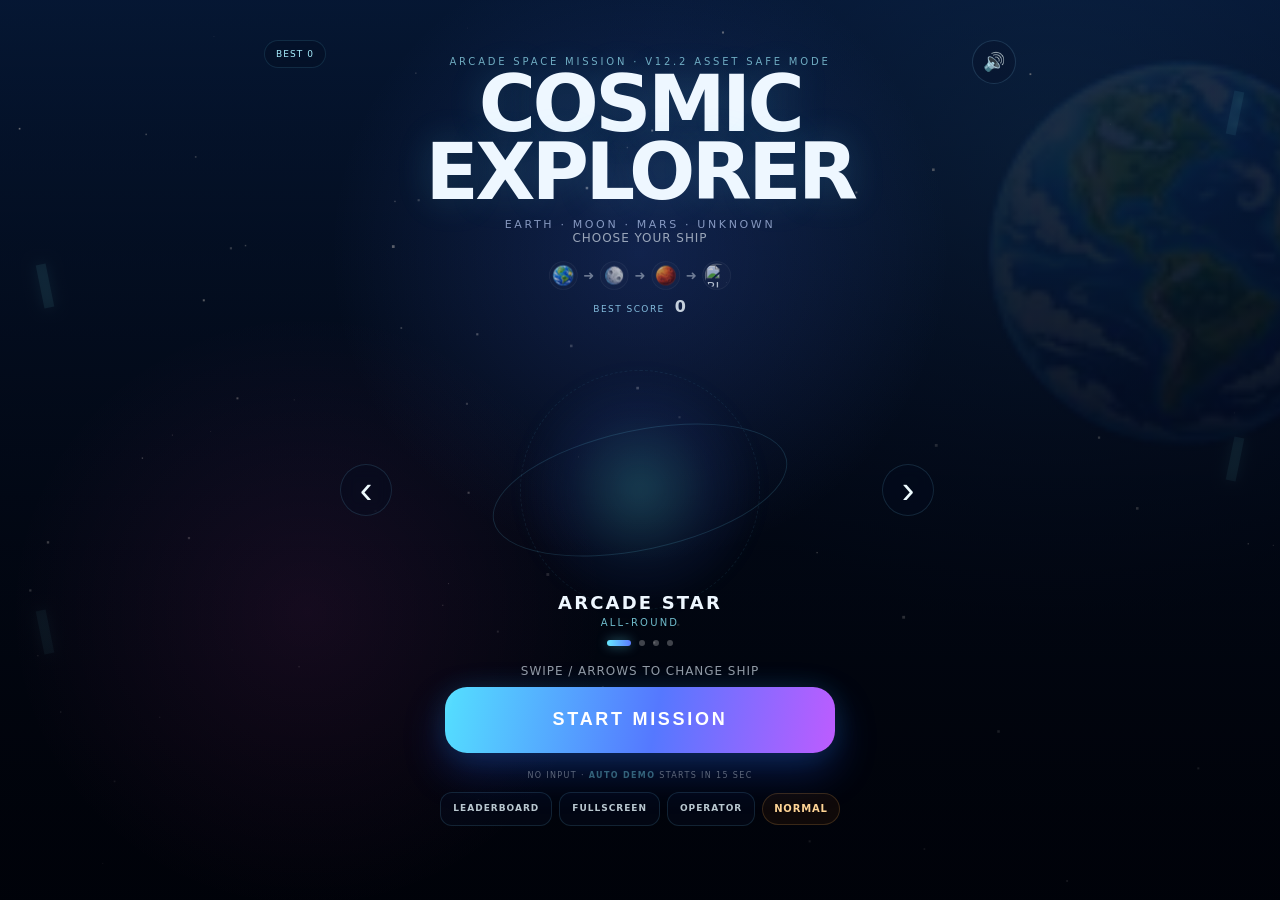
==== commit 45f19db9: "feat: wire V13.3 boss intelligence release" ====
--- a/index.html
+++ b/index.html
@@ -6,18 +6,19 @@
 <meta name="theme-color" content="#020611">
 <meta name="apple-mobile-web-app-capable" content="yes">
 <meta name="apple-mobile-web-app-status-bar-style" content="black-translucent">
-<title>COSMIC EXPLORER V13.2</title>
-<link rel="preload" as="image" href="/assets/v9/player1.webp?v=132"><link rel="preload" as="image" href="/assets/v9/player2.webp?v=132"><link rel="preload" as="image" href="/assets/v9/player3.webp?v=132"><link rel="preload" as="image" href="/assets/v9/player4.webp?v=132">
-<link rel="stylesheet" href="styles-v9.css?v=132">
-<link rel="stylesheet" href="styles-v11.css?v=132">
-<link rel="stylesheet" href="styles-v11-phase3.css?v=132">
-<link rel="stylesheet" href="styles-v12.css?v=132">
-<link rel="stylesheet" href="styles-v121.css?v=132">
-<link rel="stylesheet" href="styles-v122.css?v=132">
-<link rel="stylesheet" href="styles-v123.css?v=132">
-<link rel="stylesheet" href="styles-v13.css?v=132">
-<link rel="stylesheet" href="styles-v131.css?v=132">
-<link rel="stylesheet" href="styles-v132.css?v=132">
+<title>COSMIC EXPLORER V13.3</title>
+<link rel="preload" as="image" href="/assets/v9/player1.webp?v=133"><link rel="preload" as="image" href="/assets/v9/player2.webp?v=133"><link rel="preload" as="image" href="/assets/v9/player3.webp?v=133"><link rel="preload" as="image" href="/assets/v9/player4.webp?v=133">
+<link rel="stylesheet" href="styles-v9.css?v=133">
+<link rel="stylesheet" href="styles-v11.css?v=133">
+<link rel="stylesheet" href="styles-v11-phase3.css?v=133">
+<link rel="stylesheet" href="styles-v12.css?v=133">
+<link rel="stylesheet" href="styles-v121.css?v=133">
+<link rel="stylesheet" href="styles-v122.css?v=133">
+<link rel="stylesheet" href="styles-v123.css?v=133">
+<link rel="stylesheet" href="styles-v13.css?v=133">
+<link rel="stylesheet" href="styles-v131.css?v=133">
+<link rel="stylesheet" href="styles-v132.css?v=133">
+<link rel="stylesheet" href="styles-v133.css?v=133">
 </head>
 <body>
 <div id="app">
@@ -40,7 +41,7 @@
 
   <div id="home">
     <div class="home-card">
-      <div class="headline"><div class="brand"><div class="v11tag">ARCADE SPACE MISSION · V13.2 ENEMY INTELLIGENCE</div><h1>COSMIC<br>EXPLORER</h1><div class="missionline">EARTH · MOON · MARS · UNKNOWN</div><div class="startcopy">CHOOSE YOUR SHIP</div></div><button id="soundBtn" class="btn secondary sound-mini" aria-label="Sound">SFX + MUSIC: ON</button></div>
+      <div class="headline"><div class="brand"><div class="v11tag">ARCADE SPACE MISSION · V13.3 BOSS INTELLIGENCE</div><h1>COSMIC<br>EXPLORER</h1><div class="missionline">EARTH · MOON · MARS · UNKNOWN</div><div class="startcopy">CHOOSE YOUR SHIP</div></div><button id="soundBtn" class="btn secondary sound-mini" aria-label="Sound">SFX + MUSIC: ON</button></div>
       <div class="route-icons" id="routeIcons"></div>
       <div class="ship-select" id="shipSelect"></div>
       <div class="start-row"><div class="startcopy">SWIPE / ARROWS TO CHANGE SHIP</div><button id="startBtn" class="btn">START MISSION</button></div>
@@ -52,30 +53,32 @@
   <div id="gameOver" class="hidden"><div class="over-card"><h2 id="gameOverTitle">MISSION END</h2><div id="summary"></div><button id="restartBtn" class="btn">PLAY AGAIN</button></div></div>
 </div>
 
-<script src="assets/v9/enemy1.js?v=132"></script><script src="assets/v9/enemy2.js?v=132"></script><script src="assets/v9/enemy3.js?v=132"></script><script src="assets/v9/enemy4.js?v=132"></script>
-<script src="assets/v9/boss1.js?v=132"></script><script src="assets/v9/boss2.js?v=132"></script><script src="assets/v9/boss3.js?v=132"></script><script src="assets/v9/boss4.js?v=132"></script>
-<script src="assets/v9/planet-earth.js?v=132"></script><script src="assets/v9/planet-moon.js?v=132"></script><script src="assets/v9/planet-mars.js?v=132"></script><script src="assets/v9/planet-hole.js?v=132"></script>
-<script src="assets/v9/pickup-energy.js?v=132"></script><script src="assets/v9/pickup-repair.js?v=132"></script><script src="assets/v9/pickup-shield.js?v=132"></script><script src="assets/v9/pickup-weapon.js?v=132"></script><script src="assets/v9/pickup-rocket.js?v=132"></script><script src="assets/v9/pickup-bomb.js?v=132"></script>
-<script src="asset-bootstrap-v122.js?v=132"></script>
-<script src="app-v9-01.js?v=132"></script><script src="app-v9-02.js?v=132"></script><script src="app-v9-03.js?v=132"></script><script src="app-v9-04.js?v=132"></script><script src="app-v9-05.js?v=132"></script><script src="app-v9-06.js?v=132"></script><script src="app-v9-07.js?v=132"></script>
-<script src="phase2-v11.js?v=132"></script>
-<script src="phase3-v11.js?v=132"></script>
-<script src="v12-patch.js?v=132"></script>
-<script src="v121-patch.js?v=132"></script>
-<script src="v122-patch.js?v=132"></script>
-<script src="v123-patch.js?v=132"></script>
-<script src="v13-patch.js?v=132"></script>
-<script src="v131-patch.js?v=132"></script>
-<script src="v132-patch.js?v=132"></script>
-<script src="app-v9.js?v=132"></script>
-<script src="v11-ui.js?v=132"></script>
-<script src="phase3-ui.js?v=132"></script>
-<script src="v12-ui.js?v=132"></script>
-<script src="v121-ui.js?v=132"></script>
-<script src="v122-ui.js?v=132"></script>
-<script src="v123-ui.js?v=132"></script>
-<script src="v13-ui.js?v=132"></script>
-<script src="v131-ui.js?v=132"></script>
-<script src="v132-ui.js?v=132"></script>
+<script src="assets/v9/enemy1.js?v=133"></script><script src="assets/v9/enemy2.js?v=133"></script><script src="assets/v9/enemy3.js?v=133"></script><script src="assets/v9/enemy4.js?v=133"></script>
+<script src="assets/v9/boss1.js?v=133"></script><script src="assets/v9/boss2.js?v=133"></script><script src="assets/v9/boss3.js?v=133"></script><script src="assets/v9/boss4.js?v=133"></script>
+<script src="assets/v9/planet-earth.js?v=133"></script><script src="assets/v9/planet-moon.js?v=133"></script><script src="assets/v9/planet-mars.js?v=133"></script><script src="assets/v9/planet-hole.js?v=133"></script>
+<script src="assets/v9/pickup-energy.js?v=133"></script><script src="assets/v9/pickup-repair.js?v=133"></script><script src="assets/v9/pickup-shield.js?v=133"></script><script src="assets/v9/pickup-weapon.js?v=133"></script><script src="assets/v9/pickup-rocket.js?v=133"></script><script src="assets/v9/pickup-bomb.js?v=133"></script>
+<script src="asset-bootstrap-v122.js?v=133"></script>
+<script src="app-v9-01.js?v=133"></script><script src="app-v9-02.js?v=133"></script><script src="app-v9-03.js?v=133"></script><script src="app-v9-04.js?v=133"></script><script src="app-v9-05.js?v=133"></script><script src="app-v9-06.js?v=133"></script><script src="app-v9-07.js?v=133"></script>
+<script src="phase2-v11.js?v=133"></script>
+<script src="phase3-v11.js?v=133"></script>
+<script src="v12-patch.js?v=133"></script>
+<script src="v121-patch.js?v=133"></script>
+<script src="v122-patch.js?v=133"></script>
+<script src="v123-patch.js?v=133"></script>
+<script src="v13-patch.js?v=133"></script>
+<script src="v131-patch.js?v=133"></script>
+<script src="v132-patch.js?v=133"></script>
+<script src="v133-patch.js?v=133"></script>
+<script src="app-v9.js?v=133"></script>
+<script src="v11-ui.js?v=133"></script>
+<script src="phase3-ui.js?v=133"></script>
+<script src="v12-ui.js?v=133"></script>
+<script src="v121-ui.js?v=133"></script>
+<script src="v122-ui.js?v=133"></script>
+<script src="v123-ui.js?v=133"></script>
+<script src="v13-ui.js?v=133"></script>
+<script src="v131-ui.js?v=133"></script>
+<script src="v132-ui.js?v=133"></script>
+<script src="v133-ui.js?v=133"></script>
 </body>
 </html>
--- a/styles-v133.css
+++ b/styles-v133.css
@@ -0,0 +1 @@
+#v133Layer{position:fixed;inset:0;pointer-events:none;z-index:40;font-family:system-ui,-apple-system,BlinkMacSystemFont,"Segoe UI",sans-serif}.hidden{display:none!important}#v133Signature{position:absolute;left:50%;top:max(144px,18vh);transform:translateX(-50%);display:flex;align-items:center;gap:8px;padding:7px 10px;border-radius:999px;border:1px solid rgba(255,255,255,.11);background:rgba(2,7,17,.66);backdrop-filter:blur(11px);box-shadow:0 12px 34px rgba(0,0,0,.25);white-space:nowrap}#v133Signature small{font-size:7px;letter-spacing:.17em;color:rgba(220,238,255,.48);font-weight:900}#v133Signature strong{font-size:9px;letter-spacing:.08em;color:#dff9ff}#v133Signature span{font-size:8px;letter-spacing:.1em;font-weight:900;color:#8eeaff}#v133Signature[data-sector="1"] strong,#v133Signature[data-sector="1"] span{color:#dce9ff}#v133Signature[data-sector="2"] strong,#v133Signature[data-sector="2"] span{color:#ffb06f}#v133Signature[data-sector="3"] strong,#v133Signature[data-sector="3"] span{color:#d7a0ff}#v133Alert{position:absolute;left:50%;top:33%;transform:translate(-50%,-50%) scale(.95);min-width:min(84vw,390px);padding:17px 20px 18px;text-align:center;border-radius:20px;border:1px solid rgba(115,220,255,.23);background:linear-gradient(180deg,rgba(5,16,30,.92),rgba(2,5,14,.86));box-shadow:0 0 70px rgba(68,200,255,.11),0 25px 80px rgba(0,0,0,.46);backdrop-filter:blur(15px);opacity:0;transition:.3s ease;overflow:hidden}#v133Alert.on{opacity:1;transform:translate(-50%,-50%) scale(1)}#v133Alert .v133-line{position:absolute;left:16%;right:16%;top:0;height:2px;background:linear-gradient(90deg,transparent,#79e8ff,transparent);box-shadow:0 0 18px #79e8ff}#v133Alert small{display:block;font-size:8px;letter-spacing:.22em;font-weight:900;color:#81e9ff;margin-bottom:5px}#v133Alert strong{display:block;font-size:clamp(22px,5vw,38px);font-weight:950;letter-spacing:.035em;color:#fff;text-shadow:0 0 22px rgba(105,225,255,.26)}#v133Alert span{display:block;margin-top:6px;font-size:9px;letter-spacing:.09em;font-weight:700;color:rgba(235,245,255,.62)}#v133Alert[data-sector="1"]{border-color:rgba(205,230,255,.24);box-shadow:0 0 70px rgba(180,215,255,.11),0 25px 80px rgba(0,0,0,.46)}#v133Alert[data-sector="1"] .v133-line{background:linear-gradient(90deg,transparent,#dce9ff,transparent);box-shadow:0 0 18px #dce9ff}#v133Alert[data-sector="1"] small{color:#dce9ff}#v133Alert[data-sector="2"]{border-color:rgba(255,145,70,.25);box-shadow:0 0 70px rgba(255,105,45,.12),0 25px 80px rgba(0,0,0,.46)}#v133Alert[data-sector="2"] .v133-line{background:linear-gradient(90deg,transparent,#ff9b59,transparent);box-shadow:0 0 18px #ff9b59}#v133Alert[data-sector="2"] small{color:#ffb06f}#v133Alert[data-sector="3"]{border-color:rgba(190,110,255,.26);box-shadow:0 0 70px rgba(140,65,255,.15),0 25px 80px rgba(0,0,0,.46)}#v133Alert[data-sector="3"] .v133-line{background:linear-gradient(90deg,transparent,#cb82ff,transparent);box-shadow:0 0 18px #cb82ff}#v133Alert[data-sector="3"] small{color:#d7a0ff}@media(max-width:700px){#v133Signature{top:125px;max-width:88vw;overflow:hidden;padding:6px 9px}#v133Signature small{display:none}#v133Signature strong{font-size:8px}#v133Signature span{font-size:7px}#v133Alert{top:29%;padding:14px 15px 16px;min-width:min(88vw,360px)}#v133Alert span{font-size:8px;line-height:1.35}}
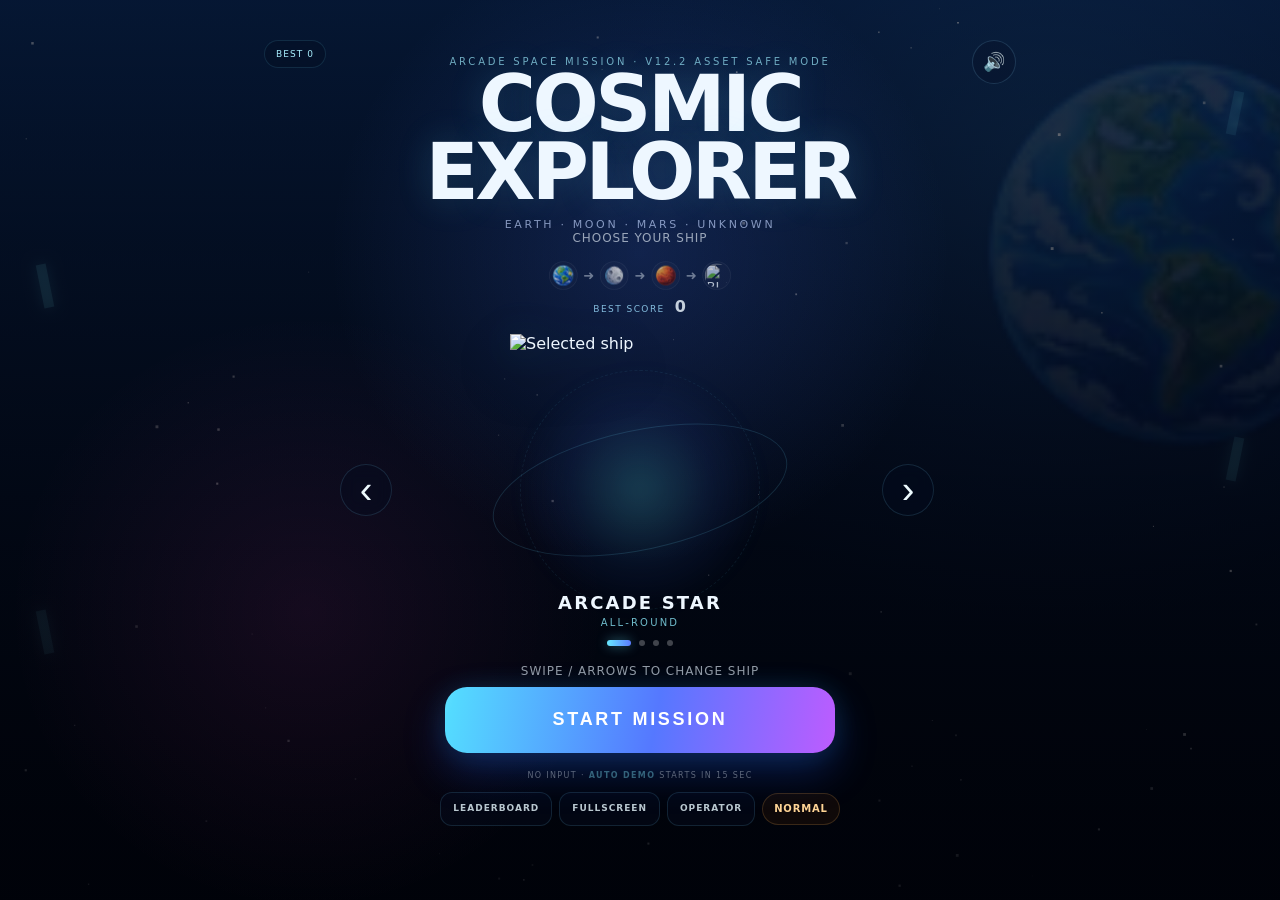
==== commit a0110644: "release: prepare V13.4 boss cinematic" ====
--- a/index.html
+++ b/index.html
@@ -6,19 +6,20 @@
 <meta name="theme-color" content="#020611">
 <meta name="apple-mobile-web-app-capable" content="yes">
 <meta name="apple-mobile-web-app-status-bar-style" content="black-translucent">
-<title>COSMIC EXPLORER V13.3</title>
-<link rel="preload" as="image" href="/assets/v9/player1.webp?v=133"><link rel="preload" as="image" href="/assets/v9/player2.webp?v=133"><link rel="preload" as="image" href="/assets/v9/player3.webp?v=133"><link rel="preload" as="image" href="/assets/v9/player4.webp?v=133">
-<link rel="stylesheet" href="styles-v9.css?v=133">
-<link rel="stylesheet" href="styles-v11.css?v=133">
-<link rel="stylesheet" href="styles-v11-phase3.css?v=133">
-<link rel="stylesheet" href="styles-v12.css?v=133">
-<link rel="stylesheet" href="styles-v121.css?v=133">
-<link rel="stylesheet" href="styles-v122.css?v=133">
-<link rel="stylesheet" href="styles-v123.css?v=133">
-<link rel="stylesheet" href="styles-v13.css?v=133">
-<link rel="stylesheet" href="styles-v131.css?v=133">
-<link rel="stylesheet" href="styles-v132.css?v=133">
-<link rel="stylesheet" href="styles-v133.css?v=133">
+<title>COSMIC EXPLORER V13.4</title>
+<link rel="preload" as="image" href="/assets/v9/player1.webp?v=134"><link rel="preload" as="image" href="/assets/v9/player2.webp?v=134"><link rel="preload" as="image" href="/assets/v9/player3.webp?v=134"><link rel="preload" as="image" href="/assets/v9/player4.webp?v=134">
+<link rel="stylesheet" href="styles-v9.css?v=134">
+<link rel="stylesheet" href="styles-v11.css?v=134">
+<link rel="stylesheet" href="styles-v11-phase3.css?v=134">
+<link rel="stylesheet" href="styles-v12.css?v=134">
+<link rel="stylesheet" href="styles-v121.css?v=134">
+<link rel="stylesheet" href="styles-v122.css?v=134">
+<link rel="stylesheet" href="styles-v123.css?v=134">
+<link rel="stylesheet" href="styles-v13.css?v=134">
+<link rel="stylesheet" href="styles-v131.css?v=134">
+<link rel="stylesheet" href="styles-v132.css?v=134">
+<link rel="stylesheet" href="styles-v133.css?v=134">
+<link rel="stylesheet" href="styles-v134.css?v=134">
 </head>
 <body>
 <div id="app">
@@ -41,7 +42,7 @@
 
   <div id="home">
     <div class="home-card">
-      <div class="headline"><div class="brand"><div class="v11tag">ARCADE SPACE MISSION · V13.3 BOSS INTELLIGENCE</div><h1>COSMIC<br>EXPLORER</h1><div class="missionline">EARTH · MOON · MARS · UNKNOWN</div><div class="startcopy">CHOOSE YOUR SHIP</div></div><button id="soundBtn" class="btn secondary sound-mini" aria-label="Sound">SFX + MUSIC: ON</button></div>
+      <div class="headline"><div class="brand"><div class="v11tag">ARCADE SPACE MISSION · V13.4 BOSS CINEMATIC</div><h1>COSMIC<br>EXPLORER</h1><div class="missionline">EARTH · MOON · MARS · UNKNOWN</div><div class="startcopy">CHOOSE YOUR SHIP</div></div><button id="soundBtn" class="btn secondary sound-mini" aria-label="Sound">SFX + MUSIC: ON</button></div>
       <div class="route-icons" id="routeIcons"></div>
       <div class="ship-select" id="shipSelect"></div>
       <div class="start-row"><div class="startcopy">SWIPE / ARROWS TO CHANGE SHIP</div><button id="startBtn" class="btn">START MISSION</button></div>
@@ -53,32 +54,34 @@
   <div id="gameOver" class="hidden"><div class="over-card"><h2 id="gameOverTitle">MISSION END</h2><div id="summary"></div><button id="restartBtn" class="btn">PLAY AGAIN</button></div></div>
 </div>
 
-<script src="assets/v9/enemy1.js?v=133"></script><script src="assets/v9/enemy2.js?v=133"></script><script src="assets/v9/enemy3.js?v=133"></script><script src="assets/v9/enemy4.js?v=133"></script>
-<script src="assets/v9/boss1.js?v=133"></script><script src="assets/v9/boss2.js?v=133"></script><script src="assets/v9/boss3.js?v=133"></script><script src="assets/v9/boss4.js?v=133"></script>
-<script src="assets/v9/planet-earth.js?v=133"></script><script src="assets/v9/planet-moon.js?v=133"></script><script src="assets/v9/planet-mars.js?v=133"></script><script src="assets/v9/planet-hole.js?v=133"></script>
-<script src="assets/v9/pickup-energy.js?v=133"></script><script src="assets/v9/pickup-repair.js?v=133"></script><script src="assets/v9/pickup-shield.js?v=133"></script><script src="assets/v9/pickup-weapon.js?v=133"></script><script src="assets/v9/pickup-rocket.js?v=133"></script><script src="assets/v9/pickup-bomb.js?v=133"></script>
-<script src="asset-bootstrap-v122.js?v=133"></script>
-<script src="app-v9-01.js?v=133"></script><script src="app-v9-02.js?v=133"></script><script src="app-v9-03.js?v=133"></script><script src="app-v9-04.js?v=133"></script><script src="app-v9-05.js?v=133"></script><script src="app-v9-06.js?v=133"></script><script src="app-v9-07.js?v=133"></script>
-<script src="phase2-v11.js?v=133"></script>
-<script src="phase3-v11.js?v=133"></script>
-<script src="v12-patch.js?v=133"></script>
-<script src="v121-patch.js?v=133"></script>
-<script src="v122-patch.js?v=133"></script>
-<script src="v123-patch.js?v=133"></script>
-<script src="v13-patch.js?v=133"></script>
-<script src="v131-patch.js?v=133"></script>
-<script src="v132-patch.js?v=133"></script>
-<script src="v133-patch.js?v=133"></script>
-<script src="app-v9.js?v=133"></script>
-<script src="v11-ui.js?v=133"></script>
-<script src="phase3-ui.js?v=133"></script>
-<script src="v12-ui.js?v=133"></script>
-<script src="v121-ui.js?v=133"></script>
-<script src="v122-ui.js?v=133"></script>
-<script src="v123-ui.js?v=133"></script>
-<script src="v13-ui.js?v=133"></script>
-<script src="v131-ui.js?v=133"></script>
-<script src="v132-ui.js?v=133"></script>
-<script src="v133-ui.js?v=133"></script>
+<script src="assets/v9/enemy1.js?v=134"></script><script src="assets/v9/enemy2.js?v=134"></script><script src="assets/v9/enemy3.js?v=134"></script><script src="assets/v9/enemy4.js?v=134"></script>
+<script src="assets/v9/boss1.js?v=134"></script><script src="assets/v9/boss2.js?v=134"></script><script src="assets/v9/boss3.js?v=134"></script><script src="assets/v9/boss4.js?v=134"></script>
+<script src="assets/v9/planet-earth.js?v=134"></script><script src="assets/v9/planet-moon.js?v=134"></script><script src="assets/v9/planet-mars.js?v=134"></script><script src="assets/v9/planet-hole.js?v=134"></script>
+<script src="assets/v9/pickup-energy.js?v=134"></script><script src="assets/v9/pickup-repair.js?v=134"></script><script src="assets/v9/pickup-shield.js?v=134"></script><script src="assets/v9/pickup-weapon.js?v=134"></script><script src="assets/v9/pickup-rocket.js?v=134"></script><script src="assets/v9/pickup-bomb.js?v=134"></script>
+<script src="asset-bootstrap-v122.js?v=134"></script>
+<script src="app-v9-01.js?v=134"></script><script src="app-v9-02.js?v=134"></script><script src="app-v9-03.js?v=134"></script><script src="app-v9-04.js?v=134"></script><script src="app-v9-05.js?v=134"></script><script src="app-v9-06.js?v=134"></script><script src="app-v9-07.js?v=134"></script>
+<script src="phase2-v11.js?v=134"></script>
+<script src="phase3-v11.js?v=134"></script>
+<script src="v12-patch.js?v=134"></script>
+<script src="v121-patch.js?v=134"></script>
+<script src="v122-patch.js?v=134"></script>
+<script src="v123-patch.js?v=134"></script>
+<script src="v13-patch.js?v=134"></script>
+<script src="v131-patch.js?v=134"></script>
+<script src="v132-patch.js?v=134"></script>
+<script src="v133-patch.js?v=134"></script>
+<script src="v134-patch.js?v=134"></script>
+<script src="app-v9.js?v=134"></script>
+<script src="v11-ui.js?v=134"></script>
+<script src="phase3-ui.js?v=134"></script>
+<script src="v12-ui.js?v=134"></script>
+<script src="v121-ui.js?v=134"></script>
+<script src="v122-ui.js?v=134"></script>
+<script src="v123-ui.js?v=134"></script>
+<script src="v13-ui.js?v=134"></script>
+<script src="v131-ui.js?v=134"></script>
+<script src="v132-ui.js?v=134"></script>
+<script src="v133-ui.js?v=134"></script>
+<script src="v134-ui.js?v=134"></script>
 </body>
 </html>
--- a/styles-v134.css
+++ b/styles-v134.css
@@ -0,0 +1 @@
+#v134Layer{position:fixed;inset:0;pointer-events:none;z-index:44;font-family:system-ui,-apple-system,BlinkMacSystemFont,"Segoe UI",sans-serif}.hidden{display:none!important}#v134BossState{position:absolute;right:max(18px,3vw);top:max(118px,15vh);min-width:142px;padding:9px 11px;border:1px solid rgba(255,255,255,.11);border-radius:14px;background:linear-gradient(180deg,rgba(8,13,25,.76),rgba(3,6,14,.68));backdrop-filter:blur(12px);box-shadow:0 14px 38px rgba(0,0,0,.28),inset 0 1px 0 rgba(255,255,255,.05)}#v134BossState small{display:block;font-size:7px;letter-spacing:.18em;font-weight:900;color:rgba(225,240,255,.50)}#v134BossState strong{display:block;margin-top:2px;font-size:11px;letter-spacing:.08em;color:#dff8ff;font-weight:950}.v134-meter{height:3px;margin-top:7px;border-radius:99px;background:rgba(255,255,255,.08);overflow:hidden}.v134-meter i{display:block;height:100%;width:100%;border-radius:inherit;background:linear-gradient(90deg,#68dfff,#b7f6ff);box-shadow:0 0 12px rgba(100,225,255,.55);transition:width .16s linear}#v134BossState[data-mode="weak"]{border-color:rgba(255,228,110,.22)}#v134BossState[data-mode="weak"] small,#v134BossState[data-mode="weak"] strong{color:#fff0a3}#v134BossState[data-mode="weak"] .v134-meter i{background:linear-gradient(90deg,#ffcf55,#fff2a3);box-shadow:0 0 14px rgba(255,220,95,.50)}#v134BossState[data-mode="rage"]{border-color:rgba(255,80,118,.27);box-shadow:0 0 34px rgba(255,56,102,.11),0 14px 38px rgba(0,0,0,.28)}#v134BossState[data-mode="rage"] small,#v134BossState[data-mode="rage"] strong{color:#ff91aa}#v134BossState[data-mode="rage"] .v134-meter i{background:linear-gradient(90deg,#ff3f69,#ff8aaf);box-shadow:0 0 16px rgba(255,66,107,.62)}#v134BossState[data-mode="death"]{border-color:rgba(255,255,255,.20);animation:v134critical .34s steps(2,end) infinite}#v134BossState[data-mode="death"] small,#v134BossState[data-mode="death"] strong{color:#fff}#v134Cine{position:absolute;left:50%;top:50%;transform:translate(-50%,-50%) scale(.94);min-width:min(78vw,540px);padding:18px 24px 17px;text-align:center;border-radius:20px;border:1px solid rgba(110,225,255,.18);background:linear-gradient(180deg,rgba(1,5,14,.88),rgba(2,7,16,.72));box-shadow:0 28px 90px rgba(0,0,0,.50),0 0 80px rgba(80,210,255,.08);backdrop-filter:blur(16px);opacity:0;transition:.32s cubic-bezier(.2,.8,.2,1)}#v134Cine.on{opacity:1;transform:translate(-50%,-50%) scale(1)}#v134Cine .v134-cine-line{position:absolute;left:16%;right:16%;top:-1px;height:2px;background:linear-gradient(90deg,transparent,#72e7ff,transparent);box-shadow:0 0 16px rgba(100,230,255,.55)}#v134Cine small{display:block;font-size:8px;letter-spacing:.28em;font-weight:900;color:#7eeaff;text-transform:uppercase}#v134Cine strong{display:block;margin-top:5px;font-size:clamp(25px,5.5vw,48px);letter-spacing:.035em;font-weight:1000;color:#f5fdff;text-shadow:0 0 24px rgba(110,230,255,.20)}#v134Cine span{display:block;margin-top:6px;font-size:9px;letter-spacing:.13em;font-weight:750;color:rgba(230,244,255,.62)}#v134Cine[data-sector="1"]{border-color:rgba(220,235,255,.20);box-shadow:0 28px 90px rgba(0,0,0,.50),0 0 80px rgba(200,225,255,.07)}#v134Cine[data-sector="1"] .v134-cine-line{background:linear-gradient(90deg,transparent,#e5f0ff,transparent)}#v134Cine[data-sector="1"] small{color:#e2efff}#v134Cine[data-sector="2"]{border-color:rgba(255,126,67,.24);box-shadow:0 28px 90px rgba(0,0,0,.50),0 0 80px rgba(255,90,40,.08)}#v134Cine[data-sector="2"] .v134-cine-line{background:linear-gradient(90deg,transparent,#ff9158,transparent)}#v134Cine[data-sector="2"] small{color:#ff9a61}#v134Cine[data-sector="3"]{border-color:rgba(184,104,255,.25);box-shadow:0 28px 90px rgba(0,0,0,.52),0 0 85px rgba(142,65,255,.12)}#v134Cine[data-sector="3"] .v134-cine-line{background:linear-gradient(90deg,transparent,#bc78ff,transparent)}#v134Cine[data-sector="3"] small{color:#c995ff}@keyframes v134critical{0%,49%{opacity:1}50%,100%{opacity:.68}}@media(max-width:700px){#v134BossState{right:10px;top:122px;min-width:118px;padding:7px 9px}#v134BossState small{font-size:6px}#v134BossState strong{font-size:9px}#v134Cine{top:46%;min-width:86vw;padding:15px 15px 14px;border-radius:17px}#v134Cine strong{font-size:clamp(24px,8vw,36px)}#v134Cine span{font-size:8px;letter-spacing:.08em}}@media(prefers-reduced-motion:reduce){#v134Cine{transition:none}#v134BossState[data-mode="death"]{animation:none}}
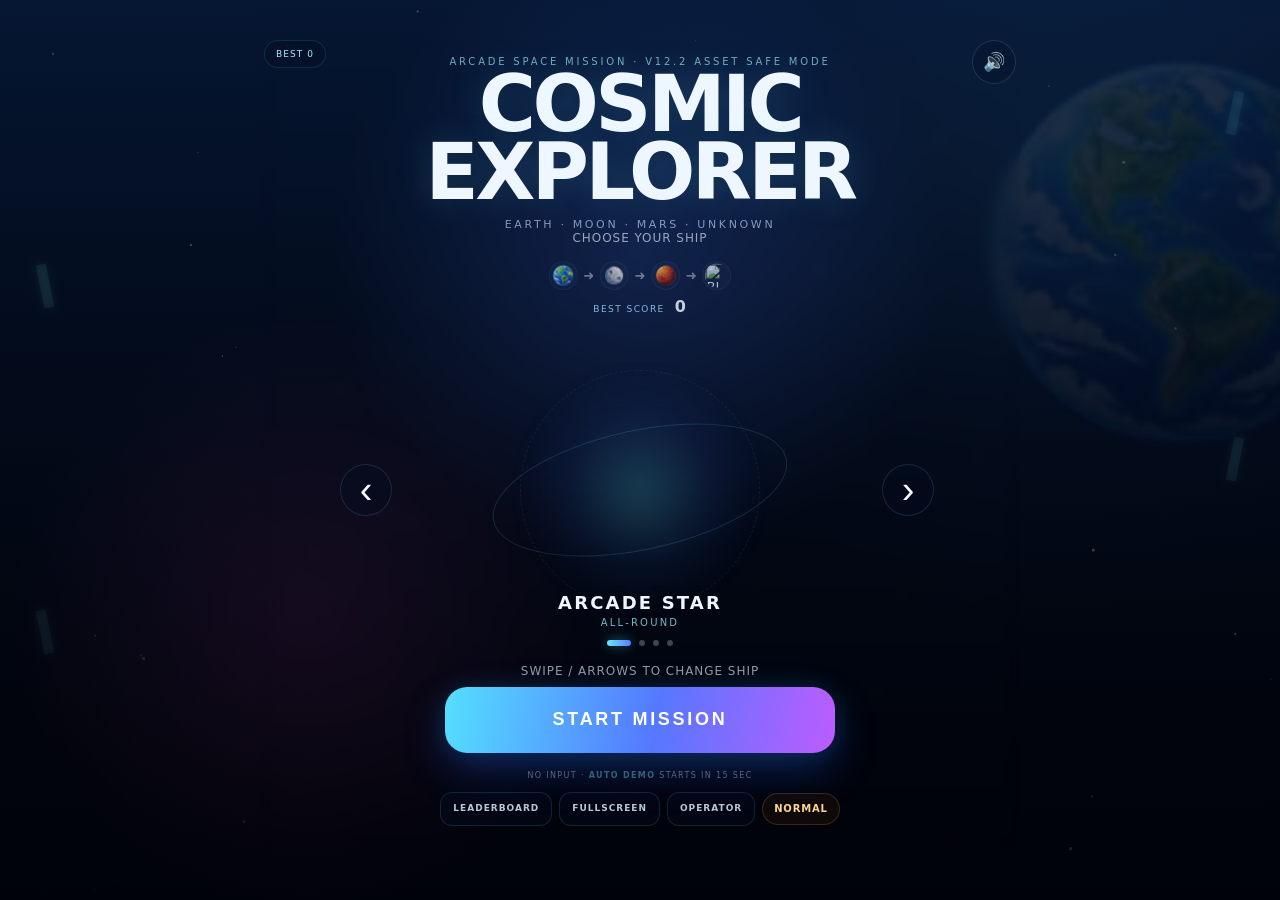
==== commit 60e88d8c: "release: wire V13.4.1 adaptive performance governor" ====
--- a/index.html
+++ b/index.html
@@ -6,20 +6,21 @@
 <meta name="theme-color" content="#020611">
 <meta name="apple-mobile-web-app-capable" content="yes">
 <meta name="apple-mobile-web-app-status-bar-style" content="black-translucent">
-<title>COSMIC EXPLORER V13.4</title>
-<link rel="preload" as="image" href="/assets/v9/player1.webp?v=134"><link rel="preload" as="image" href="/assets/v9/player2.webp?v=134"><link rel="preload" as="image" href="/assets/v9/player3.webp?v=134"><link rel="preload" as="image" href="/assets/v9/player4.webp?v=134">
-<link rel="stylesheet" href="styles-v9.css?v=134">
-<link rel="stylesheet" href="styles-v11.css?v=134">
-<link rel="stylesheet" href="styles-v11-phase3.css?v=134">
-<link rel="stylesheet" href="styles-v12.css?v=134">
-<link rel="stylesheet" href="styles-v121.css?v=134">
-<link rel="stylesheet" href="styles-v122.css?v=134">
-<link rel="stylesheet" href="styles-v123.css?v=134">
-<link rel="stylesheet" href="styles-v13.css?v=134">
-<link rel="stylesheet" href="styles-v131.css?v=134">
-<link rel="stylesheet" href="styles-v132.css?v=134">
-<link rel="stylesheet" href="styles-v133.css?v=134">
-<link rel="stylesheet" href="styles-v134.css?v=134">
+<title>COSMIC EXPLORER V13.4.1</title>
+<link rel="preload" as="image" href="/assets/v9/player1.webp?v=1341"><link rel="preload" as="image" href="/assets/v9/player2.webp?v=1341"><link rel="preload" as="image" href="/assets/v9/player3.webp?v=1341"><link rel="preload" as="image" href="/assets/v9/player4.webp?v=1341">
+<link rel="stylesheet" href="styles-v9.css?v=1341">
+<link rel="stylesheet" href="styles-v11.css?v=1341">
+<link rel="stylesheet" href="styles-v11-phase3.css?v=1341">
+<link rel="stylesheet" href="styles-v12.css?v=1341">
+<link rel="stylesheet" href="styles-v121.css?v=1341">
+<link rel="stylesheet" href="styles-v122.css?v=1341">
+<link rel="stylesheet" href="styles-v123.css?v=1341">
+<link rel="stylesheet" href="styles-v13.css?v=1341">
+<link rel="stylesheet" href="styles-v131.css?v=1341">
+<link rel="stylesheet" href="styles-v132.css?v=1341">
+<link rel="stylesheet" href="styles-v133.css?v=1341">
+<link rel="stylesheet" href="styles-v134.css?v=1341">
+<link rel="stylesheet" href="styles-v1341.css?v=1341">
 </head>
 <body>
 <div id="app">
@@ -42,7 +43,7 @@
 
   <div id="home">
     <div class="home-card">
-      <div class="headline"><div class="brand"><div class="v11tag">ARCADE SPACE MISSION · V13.4 BOSS CINEMATIC</div><h1>COSMIC<br>EXPLORER</h1><div class="missionline">EARTH · MOON · MARS · UNKNOWN</div><div class="startcopy">CHOOSE YOUR SHIP</div></div><button id="soundBtn" class="btn secondary sound-mini" aria-label="Sound">SFX + MUSIC: ON</button></div>
+      <div class="headline"><div class="brand"><div class="v11tag">ARCADE SPACE MISSION · V13.4.1 PERFORMANCE</div><h1>COSMIC<br>EXPLORER</h1><div class="missionline">EARTH · MOON · MARS · UNKNOWN</div><div class="startcopy">CHOOSE YOUR SHIP</div></div><button id="soundBtn" class="btn secondary sound-mini" aria-label="Sound">SFX + MUSIC: ON</button></div>
       <div class="route-icons" id="routeIcons"></div>
       <div class="ship-select" id="shipSelect"></div>
       <div class="start-row"><div class="startcopy">SWIPE / ARROWS TO CHANGE SHIP</div><button id="startBtn" class="btn">START MISSION</button></div>
@@ -54,34 +55,36 @@
   <div id="gameOver" class="hidden"><div class="over-card"><h2 id="gameOverTitle">MISSION END</h2><div id="summary"></div><button id="restartBtn" class="btn">PLAY AGAIN</button></div></div>
 </div>
 
-<script src="assets/v9/enemy1.js?v=134"></script><script src="assets/v9/enemy2.js?v=134"></script><script src="assets/v9/enemy3.js?v=134"></script><script src="assets/v9/enemy4.js?v=134"></script>
-<script src="assets/v9/boss1.js?v=134"></script><script src="assets/v9/boss2.js?v=134"></script><script src="assets/v9/boss3.js?v=134"></script><script src="assets/v9/boss4.js?v=134"></script>
-<script src="assets/v9/planet-earth.js?v=134"></script><script src="assets/v9/planet-moon.js?v=134"></script><script src="assets/v9/planet-mars.js?v=134"></script><script src="assets/v9/planet-hole.js?v=134"></script>
-<script src="assets/v9/pickup-energy.js?v=134"></script><script src="assets/v9/pickup-repair.js?v=134"></script><script src="assets/v9/pickup-shield.js?v=134"></script><script src="assets/v9/pickup-weapon.js?v=134"></script><script src="assets/v9/pickup-rocket.js?v=134"></script><script src="assets/v9/pickup-bomb.js?v=134"></script>
-<script src="asset-bootstrap-v122.js?v=134"></script>
-<script src="app-v9-01.js?v=134"></script><script src="app-v9-02.js?v=134"></script><script src="app-v9-03.js?v=134"></script><script src="app-v9-04.js?v=134"></script><script src="app-v9-05.js?v=134"></script><script src="app-v9-06.js?v=134"></script><script src="app-v9-07.js?v=134"></script>
-<script src="phase2-v11.js?v=134"></script>
-<script src="phase3-v11.js?v=134"></script>
-<script src="v12-patch.js?v=134"></script>
-<script src="v121-patch.js?v=134"></script>
-<script src="v122-patch.js?v=134"></script>
-<script src="v123-patch.js?v=134"></script>
-<script src="v13-patch.js?v=134"></script>
-<script src="v131-patch.js?v=134"></script>
-<script src="v132-patch.js?v=134"></script>
-<script src="v133-patch.js?v=134"></script>
-<script src="v134-patch.js?v=134"></script>
-<script src="app-v9.js?v=134"></script>
-<script src="v11-ui.js?v=134"></script>
-<script src="phase3-ui.js?v=134"></script>
-<script src="v12-ui.js?v=134"></script>
-<script src="v121-ui.js?v=134"></script>
-<script src="v122-ui.js?v=134"></script>
-<script src="v123-ui.js?v=134"></script>
-<script src="v13-ui.js?v=134"></script>
-<script src="v131-ui.js?v=134"></script>
-<script src="v132-ui.js?v=134"></script>
-<script src="v133-ui.js?v=134"></script>
-<script src="v134-ui.js?v=134"></script>
+<script src="assets/v9/enemy1.js?v=1341"></script><script src="assets/v9/enemy2.js?v=1341"></script><script src="assets/v9/enemy3.js?v=1341"></script><script src="assets/v9/enemy4.js?v=1341"></script>
+<script src="assets/v9/boss1.js?v=1341"></script><script src="assets/v9/boss2.js?v=1341"></script><script src="assets/v9/boss3.js?v=1341"></script><script src="assets/v9/boss4.js?v=1341"></script>
+<script src="assets/v9/planet-earth.js?v=1341"></script><script src="assets/v9/planet-moon.js?v=1341"></script><script src="assets/v9/planet-mars.js?v=1341"></script><script src="assets/v9/planet-hole.js?v=1341"></script>
+<script src="assets/v9/pickup-energy.js?v=1341"></script><script src="assets/v9/pickup-repair.js?v=1341"></script><script src="assets/v9/pickup-shield.js?v=1341"></script><script src="assets/v9/pickup-weapon.js?v=1341"></script><script src="assets/v9/pickup-rocket.js?v=1341"></script><script src="assets/v9/pickup-bomb.js?v=1341"></script>
+<script src="asset-bootstrap-v122.js?v=1341"></script>
+<script src="app-v9-01.js?v=1341"></script><script src="app-v9-02.js?v=1341"></script><script src="app-v9-03.js?v=1341"></script><script src="app-v9-04.js?v=1341"></script><script src="app-v9-05.js?v=1341"></script><script src="app-v9-06.js?v=1341"></script><script src="app-v9-07.js?v=1341"></script>
+<script src="phase2-v11.js?v=1341"></script>
+<script src="phase3-v11.js?v=1341"></script>
+<script src="v12-patch.js?v=1341"></script>
+<script src="v121-patch.js?v=1341"></script>
+<script src="v122-patch.js?v=1341"></script>
+<script src="v123-patch.js?v=1341"></script>
+<script src="v13-patch.js?v=1341"></script>
+<script src="v131-patch.js?v=1341"></script>
+<script src="v132-patch.js?v=1341"></script>
+<script src="v133-patch.js?v=1341"></script>
+<script src="v134-patch.js?v=1341"></script>
+<script src="v1341-patch.js?v=1341"></script>
+<script src="app-v9.js?v=1341"></script>
+<script src="v11-ui.js?v=1341"></script>
+<script src="phase3-ui.js?v=1341"></script>
+<script src="v12-ui.js?v=1341"></script>
+<script src="v121-ui.js?v=1341"></script>
+<script src="v122-ui.js?v=1341"></script>
+<script src="v123-ui.js?v=1341"></script>
+<script src="v13-ui.js?v=1341"></script>
+<script src="v131-ui.js?v=1341"></script>
+<script src="v132-ui.js?v=1341"></script>
+<script src="v133-ui.js?v=1341"></script>
+<script src="v134-ui.js?v=1341"></script>
+<script src="v1341-ui.js?v=1341"></script>
 </body>
 </html>
--- a/styles-v1341.css
+++ b/styles-v1341.css
@@ -0,0 +1,2 @@
+#v1341PerfBadge{position:fixed;right:max(10px,env(safe-area-inset-right));bottom:max(10px,env(safe-area-inset-bottom));z-index:120;pointer-events:none;min-width:108px;padding:8px 10px;border-radius:13px;border:1px solid rgba(110,235,255,.18);background:rgba(3,8,18,.76);font-family:system-ui,-apple-system,BlinkMacSystemFont,"Segoe UI",sans-serif;box-shadow:0 10px 28px rgba(0,0,0,.22)}#v1341PerfBadge.hidden{display:none!important}#v1341PerfBadge small{display:block;font-size:7px;letter-spacing:.18em;color:rgba(215,245,255,.5);font-weight:900}#v1341PerfBadge b{display:block;margin-top:2px;font-size:14px;color:#f4fdff}#v1341PerfBadge span{display:block;margin-top:1px;font-size:7px;letter-spacing:.08em;color:#75eaff;font-weight:800}#v1341PerfBadge[data-quality="low"]{border-color:rgba(255,174,90,.24)}#v1341PerfBadge[data-quality="low"] span{color:#ffbf79}
+html[data-cosmic-perf="balanced"] .home-card,html[data-cosmic-perf="balanced"] .panel,html[data-cosmic-perf="balanced"] .over-card{backdrop-filter:blur(7px)!important;-webkit-backdrop-filter:blur(7px)!important}html[data-cosmic-perf="low"] .home-card,html[data-cosmic-perf="low"] .panel,html[data-cosmic-perf="low"] .over-card,html[data-cosmic-perf="low"] #v132Threats,html[data-cosmic-perf="low"] #v132Alert,html[data-cosmic-perf="low"] #v133Signature,html[data-cosmic-perf="low"] #v133Alert,html[data-cosmic-perf="low"] #v134BossState,html[data-cosmic-perf="low"] #v134Cine{backdrop-filter:none!important;-webkit-backdrop-filter:none!important;box-shadow:none!important}html[data-cosmic-perf="low"] *{text-shadow:none!important}html[data-cosmic-perf="low"] #v132Alert,html[data-cosmic-perf="low"] #v133Alert,html[data-cosmic-perf="low"] #v134Cine{transition-duration:.16s!important}@media(max-width:700px){#v1341PerfBadge{right:8px;bottom:82px;transform:scale(.92);transform-origin:100% 100%}}
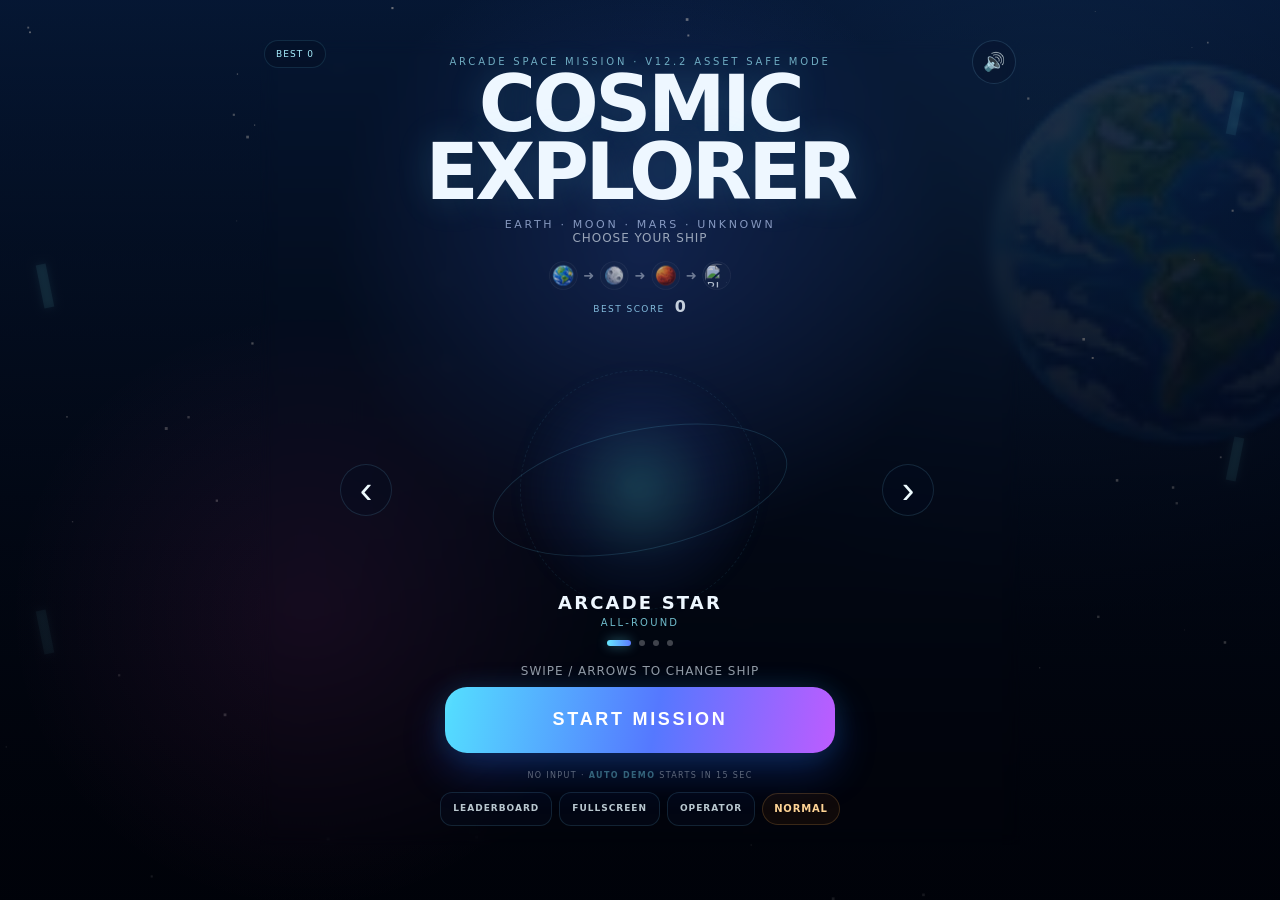
==== commit f84b3d29: "release: wire V13.4.2 performance QA" ====
--- a/index.html
+++ b/index.html
@@ -6,21 +6,22 @@
 <meta name="theme-color" content="#020611">
 <meta name="apple-mobile-web-app-capable" content="yes">
 <meta name="apple-mobile-web-app-status-bar-style" content="black-translucent">
-<title>COSMIC EXPLORER V13.4.1</title>
-<link rel="preload" as="image" href="/assets/v9/player1.webp?v=1341"><link rel="preload" as="image" href="/assets/v9/player2.webp?v=1341"><link rel="preload" as="image" href="/assets/v9/player3.webp?v=1341"><link rel="preload" as="image" href="/assets/v9/player4.webp?v=1341">
-<link rel="stylesheet" href="styles-v9.css?v=1341">
-<link rel="stylesheet" href="styles-v11.css?v=1341">
-<link rel="stylesheet" href="styles-v11-phase3.css?v=1341">
-<link rel="stylesheet" href="styles-v12.css?v=1341">
-<link rel="stylesheet" href="styles-v121.css?v=1341">
-<link rel="stylesheet" href="styles-v122.css?v=1341">
-<link rel="stylesheet" href="styles-v123.css?v=1341">
-<link rel="stylesheet" href="styles-v13.css?v=1341">
-<link rel="stylesheet" href="styles-v131.css?v=1341">
-<link rel="stylesheet" href="styles-v132.css?v=1341">
-<link rel="stylesheet" href="styles-v133.css?v=1341">
-<link rel="stylesheet" href="styles-v134.css?v=1341">
-<link rel="stylesheet" href="styles-v1341.css?v=1341">
+<title>COSMIC EXPLORER V13.4.2</title>
+<link rel="preload" as="image" href="/assets/v9/player1.webp?v=1342"><link rel="preload" as="image" href="/assets/v9/player2.webp?v=1342"><link rel="preload" as="image" href="/assets/v9/player3.webp?v=1342"><link rel="preload" as="image" href="/assets/v9/player4.webp?v=1342">
+<link rel="stylesheet" href="styles-v9.css?v=1342">
+<link rel="stylesheet" href="styles-v11.css?v=1342">
+<link rel="stylesheet" href="styles-v11-phase3.css?v=1342">
+<link rel="stylesheet" href="styles-v12.css?v=1342">
+<link rel="stylesheet" href="styles-v121.css?v=1342">
+<link rel="stylesheet" href="styles-v122.css?v=1342">
+<link rel="stylesheet" href="styles-v123.css?v=1342">
+<link rel="stylesheet" href="styles-v13.css?v=1342">
+<link rel="stylesheet" href="styles-v131.css?v=1342">
+<link rel="stylesheet" href="styles-v132.css?v=1342">
+<link rel="stylesheet" href="styles-v133.css?v=1342">
+<link rel="stylesheet" href="styles-v134.css?v=1342">
+<link rel="stylesheet" href="styles-v1341.css?v=1342">
+<link rel="stylesheet" href="styles-v1342.css?v=1342">
 </head>
 <body>
 <div id="app">
@@ -43,7 +44,7 @@
 
   <div id="home">
     <div class="home-card">
-      <div class="headline"><div class="brand"><div class="v11tag">ARCADE SPACE MISSION · V13.4.1 PERFORMANCE</div><h1>COSMIC<br>EXPLORER</h1><div class="missionline">EARTH · MOON · MARS · UNKNOWN</div><div class="startcopy">CHOOSE YOUR SHIP</div></div><button id="soundBtn" class="btn secondary sound-mini" aria-label="Sound">SFX + MUSIC: ON</button></div>
+      <div class="headline"><div class="brand"><div class="v11tag">ARCADE SPACE MISSION · V13.4.2 PERFORMANCE QA</div><h1>COSMIC<br>EXPLORER</h1><div class="missionline">EARTH · MOON · MARS · UNKNOWN</div><div class="startcopy">CHOOSE YOUR SHIP</div></div><button id="soundBtn" class="btn secondary sound-mini" aria-label="Sound">SFX + MUSIC: ON</button></div>
       <div class="route-icons" id="routeIcons"></div>
       <div class="ship-select" id="shipSelect"></div>
       <div class="start-row"><div class="startcopy">SWIPE / ARROWS TO CHANGE SHIP</div><button id="startBtn" class="btn">START MISSION</button></div>
@@ -55,36 +56,38 @@
   <div id="gameOver" class="hidden"><div class="over-card"><h2 id="gameOverTitle">MISSION END</h2><div id="summary"></div><button id="restartBtn" class="btn">PLAY AGAIN</button></div></div>
 </div>
 
-<script src="assets/v9/enemy1.js?v=1341"></script><script src="assets/v9/enemy2.js?v=1341"></script><script src="assets/v9/enemy3.js?v=1341"></script><script src="assets/v9/enemy4.js?v=1341"></script>
-<script src="assets/v9/boss1.js?v=1341"></script><script src="assets/v9/boss2.js?v=1341"></script><script src="assets/v9/boss3.js?v=1341"></script><script src="assets/v9/boss4.js?v=1341"></script>
-<script src="assets/v9/planet-earth.js?v=1341"></script><script src="assets/v9/planet-moon.js?v=1341"></script><script src="assets/v9/planet-mars.js?v=1341"></script><script src="assets/v9/planet-hole.js?v=1341"></script>
-<script src="assets/v9/pickup-energy.js?v=1341"></script><script src="assets/v9/pickup-repair.js?v=1341"></script><script src="assets/v9/pickup-shield.js?v=1341"></script><script src="assets/v9/pickup-weapon.js?v=1341"></script><script src="assets/v9/pickup-rocket.js?v=1341"></script><script src="assets/v9/pickup-bomb.js?v=1341"></script>
-<script src="asset-bootstrap-v122.js?v=1341"></script>
-<script src="app-v9-01.js?v=1341"></script><script src="app-v9-02.js?v=1341"></script><script src="app-v9-03.js?v=1341"></script><script src="app-v9-04.js?v=1341"></script><script src="app-v9-05.js?v=1341"></script><script src="app-v9-06.js?v=1341"></script><script src="app-v9-07.js?v=1341"></script>
-<script src="phase2-v11.js?v=1341"></script>
-<script src="phase3-v11.js?v=1341"></script>
-<script src="v12-patch.js?v=1341"></script>
-<script src="v121-patch.js?v=1341"></script>
-<script src="v122-patch.js?v=1341"></script>
-<script src="v123-patch.js?v=1341"></script>
-<script src="v13-patch.js?v=1341"></script>
-<script src="v131-patch.js?v=1341"></script>
-<script src="v132-patch.js?v=1341"></script>
-<script src="v133-patch.js?v=1341"></script>
-<script src="v134-patch.js?v=1341"></script>
-<script src="v1341-patch.js?v=1341"></script>
-<script src="app-v9.js?v=1341"></script>
-<script src="v11-ui.js?v=1341"></script>
-<script src="phase3-ui.js?v=1341"></script>
-<script src="v12-ui.js?v=1341"></script>
-<script src="v121-ui.js?v=1341"></script>
-<script src="v122-ui.js?v=1341"></script>
-<script src="v123-ui.js?v=1341"></script>
-<script src="v13-ui.js?v=1341"></script>
-<script src="v131-ui.js?v=1341"></script>
-<script src="v132-ui.js?v=1341"></script>
-<script src="v133-ui.js?v=1341"></script>
-<script src="v134-ui.js?v=1341"></script>
-<script src="v1341-ui.js?v=1341"></script>
+<script src="assets/v9/enemy1.js?v=1342"></script><script src="assets/v9/enemy2.js?v=1342"></script><script src="assets/v9/enemy3.js?v=1342"></script><script src="assets/v9/enemy4.js?v=1342"></script>
+<script src="assets/v9/boss1.js?v=1342"></script><script src="assets/v9/boss2.js?v=1342"></script><script src="assets/v9/boss3.js?v=1342"></script><script src="assets/v9/boss4.js?v=1342"></script>
+<script src="assets/v9/planet-earth.js?v=1342"></script><script src="assets/v9/planet-moon.js?v=1342"></script><script src="assets/v9/planet-mars.js?v=1342"></script><script src="assets/v9/planet-hole.js?v=1342"></script>
+<script src="assets/v9/pickup-energy.js?v=1342"></script><script src="assets/v9/pickup-repair.js?v=1342"></script><script src="assets/v9/pickup-shield.js?v=1342"></script><script src="assets/v9/pickup-weapon.js?v=1342"></script><script src="assets/v9/pickup-rocket.js?v=1342"></script><script src="assets/v9/pickup-bomb.js?v=1342"></script>
+<script src="asset-bootstrap-v122.js?v=1342"></script>
+<script src="app-v9-01.js?v=1342"></script><script src="app-v9-02.js?v=1342"></script><script src="app-v9-03.js?v=1342"></script><script src="app-v9-04.js?v=1342"></script><script src="app-v9-05.js?v=1342"></script><script src="app-v9-06.js?v=1342"></script><script src="app-v9-07.js?v=1342"></script>
+<script src="phase2-v11.js?v=1342"></script>
+<script src="phase3-v11.js?v=1342"></script>
+<script src="v12-patch.js?v=1342"></script>
+<script src="v121-patch.js?v=1342"></script>
+<script src="v122-patch.js?v=1342"></script>
+<script src="v123-patch.js?v=1342"></script>
+<script src="v13-patch.js?v=1342"></script>
+<script src="v131-patch.js?v=1342"></script>
+<script src="v132-patch.js?v=1342"></script>
+<script src="v133-patch.js?v=1342"></script>
+<script src="v134-patch.js?v=1342"></script>
+<script src="v1341-patch.js?v=1342"></script>
+<script src="v1342-patch.js?v=1342"></script>
+<script src="app-v9.js?v=1342"></script>
+<script src="v11-ui.js?v=1342"></script>
+<script src="phase3-ui.js?v=1342"></script>
+<script src="v12-ui.js?v=1342"></script>
+<script src="v121-ui.js?v=1342"></script>
+<script src="v122-ui.js?v=1342"></script>
+<script src="v123-ui.js?v=1342"></script>
+<script src="v13-ui.js?v=1342"></script>
+<script src="v131-ui.js?v=1342"></script>
+<script src="v132-ui.js?v=1342"></script>
+<script src="v133-ui.js?v=1342"></script>
+<script src="v134-ui.js?v=1342"></script>
+<script src="v1341-ui.js?v=1342"></script>
+<script src="v1342-ui.js?v=1342"></script>
 </body>
 </html>
--- a/styles-v1342.css
+++ b/styles-v1342.css
@@ -0,0 +1 @@
+#v1342Qa{position:fixed;inset:0;z-index:180;display:flex;align-items:center;justify-content:center;padding:18px;background:radial-gradient(circle at 50% 20%,rgba(53,117,255,.16),transparent 34%),rgba(0,3,10,.72);backdrop-filter:blur(8px);font-family:system-ui,-apple-system,BlinkMacSystemFont,"Segoe UI",sans-serif}#v1342Qa .hidden{display:none!important}.v1342-card{width:min(92vw,520px);padding:22px;border-radius:24px;border:1px solid rgba(103,226,255,.18);background:linear-gradient(180deg,rgba(7,18,42,.94),rgba(2,7,18,.96));box-shadow:0 30px 90px rgba(0,0,0,.45)}.v1342-ey{font-size:8px;letter-spacing:.24em;color:#74e9ff;font-weight:900}.v1342-card>strong{display:block;margin-top:7px;font-size:clamp(24px,5vw,38px);letter-spacing:-.04em}.v1342-grid{display:grid;grid-template-columns:repeat(4,1fr);gap:8px;margin-top:18px}.v1342-grid>div{padding:12px;border-radius:14px;background:rgba(255,255,255,.035);border:1px solid rgba(255,255,255,.05)}.v1342-grid span{display:block;font-size:7px;letter-spacing:.12em;color:rgba(230,245,255,.48);font-weight:800}.v1342-grid b{display:block;margin-top:4px;font-size:13px}.v1342-bar{height:8px;border-radius:99px;background:rgba(255,255,255,.06);overflow:hidden;margin-top:16px}.v1342-bar i{display:block;width:0;height:100%;background:linear-gradient(90deg,#55def5,#5f79ff 55%,#b765ff);transition:width .28s linear}.v1342-card p{font-size:11px;line-height:1.5;color:rgba(230,245,255,.62);margin:12px 0 0}.v1342-result-title{font-size:11px;letter-spacing:.14em;color:#8df5ff;font-weight:950;margin-top:17px}.v1342-result-grid{display:grid;grid-template-columns:1fr 1fr;gap:7px;margin-top:9px}.v1342-result-grid span{padding:10px;border-radius:12px;background:rgba(255,255,255,.035);font-size:9px;color:rgba(230,245,255,.6)}.v1342-result-grid b{display:block;color:#fff;font-size:15px;margin-top:2px}.v1342-result-grid+small{display:block;margin-top:8px;font-size:9px;line-height:1.45;color:rgba(230,245,255,.45)}.v1342-actions{display:flex;gap:8px;flex-wrap:wrap;margin-top:15px}.v1342-actions button{min-height:42px;padding:0 13px;border-radius:12px;border:1px solid rgba(110,230,255,.16);background:rgba(255,255,255,.05);color:#fff;font:800 10px system-ui;cursor:pointer}.v1342-actions button:first-child{background:linear-gradient(100deg,#42d7ee,#5879ff 60%,#ad65ff);border:0}@media(max-width:620px){#v1342Qa{backdrop-filter:none}.v1342-card{padding:17px;border-radius:20px}.v1342-grid{grid-template-columns:1fr 1fr}.v1342-grid>div{padding:10px}.v1342-actions button{flex:1 1 42%}}
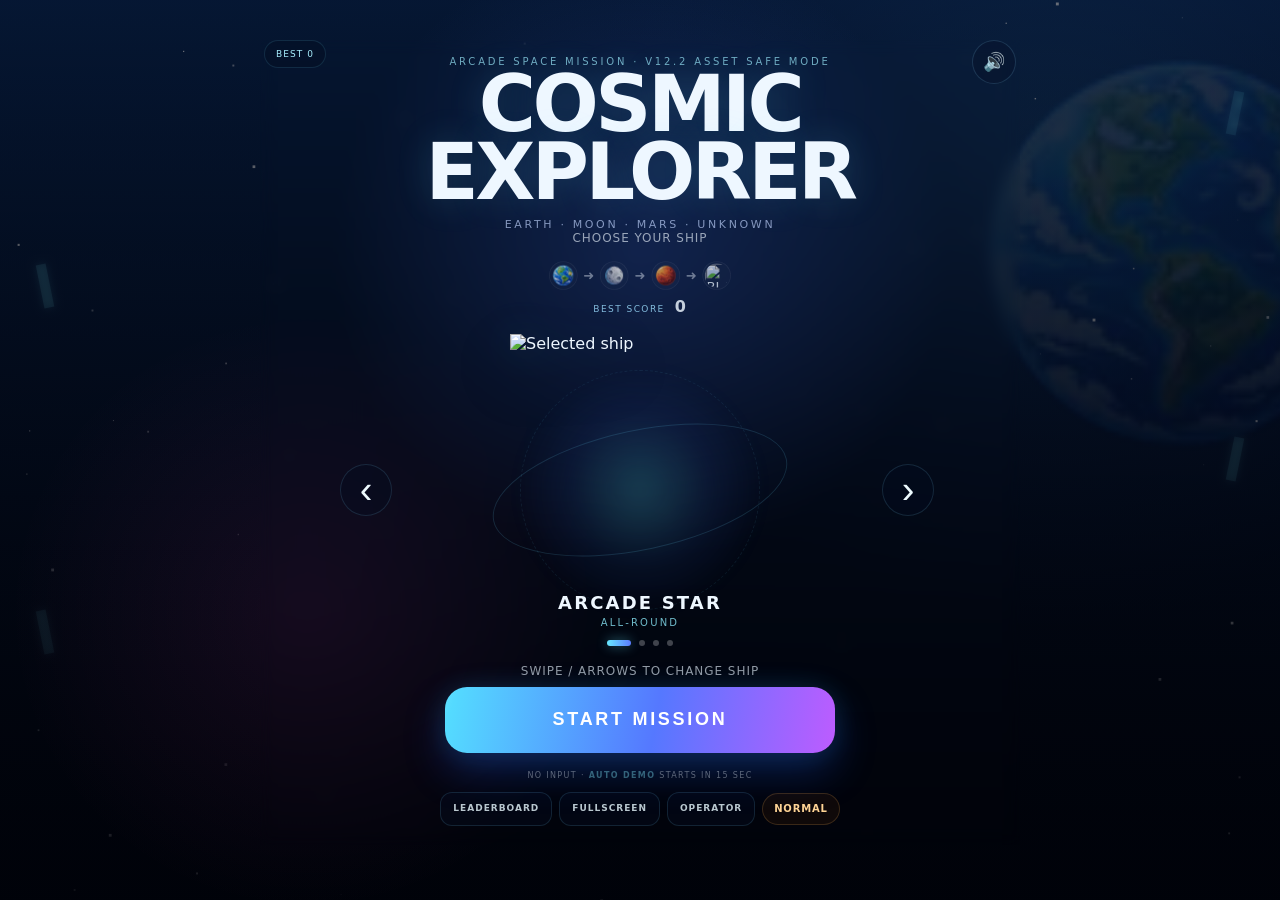
==== commit 50110b40: "release: V13.4.3 fast boot and start reliability" ====
--- a/index.html
+++ b/index.html
@@ -6,22 +6,23 @@
 <meta name="theme-color" content="#020611">
 <meta name="apple-mobile-web-app-capable" content="yes">
 <meta name="apple-mobile-web-app-status-bar-style" content="black-translucent">
-<title>COSMIC EXPLORER V13.4.2</title>
-<link rel="preload" as="image" href="/assets/v9/player1.webp?v=1342"><link rel="preload" as="image" href="/assets/v9/player2.webp?v=1342"><link rel="preload" as="image" href="/assets/v9/player3.webp?v=1342"><link rel="preload" as="image" href="/assets/v9/player4.webp?v=1342">
-<link rel="stylesheet" href="styles-v9.css?v=1342">
-<link rel="stylesheet" href="styles-v11.css?v=1342">
-<link rel="stylesheet" href="styles-v11-phase3.css?v=1342">
-<link rel="stylesheet" href="styles-v12.css?v=1342">
-<link rel="stylesheet" href="styles-v121.css?v=1342">
-<link rel="stylesheet" href="styles-v122.css?v=1342">
-<link rel="stylesheet" href="styles-v123.css?v=1342">
-<link rel="stylesheet" href="styles-v13.css?v=1342">
-<link rel="stylesheet" href="styles-v131.css?v=1342">
-<link rel="stylesheet" href="styles-v132.css?v=1342">
-<link rel="stylesheet" href="styles-v133.css?v=1342">
-<link rel="stylesheet" href="styles-v134.css?v=1342">
-<link rel="stylesheet" href="styles-v1341.css?v=1342">
-<link rel="stylesheet" href="styles-v1342.css?v=1342">
+<title>COSMIC EXPLORER V13.4.3</title>
+<link rel="preload" as="image" href="/assets/v9/player1.webp?v=1343"><link rel="preload" as="image" href="/assets/v9/player2.webp?v=1343"><link rel="preload" as="image" href="/assets/v9/player3.webp?v=1343"><link rel="preload" as="image" href="/assets/v9/player4.webp?v=1343">
+<link rel="stylesheet" href="styles-v9.css?v=1343">
+<link rel="stylesheet" href="styles-v11.css?v=1343">
+<link rel="stylesheet" href="styles-v11-phase3.css?v=1343">
+<link rel="stylesheet" href="styles-v12.css?v=1343">
+<link rel="stylesheet" href="styles-v121.css?v=1343">
+<link rel="stylesheet" href="styles-v122.css?v=1343">
+<link rel="stylesheet" href="styles-v123.css?v=1343">
+<link rel="stylesheet" href="styles-v13.css?v=1343">
+<link rel="stylesheet" href="styles-v131.css?v=1343">
+<link rel="stylesheet" href="styles-v132.css?v=1343">
+<link rel="stylesheet" href="styles-v133.css?v=1343">
+<link rel="stylesheet" href="styles-v134.css?v=1343">
+<link rel="stylesheet" href="styles-v1341.css?v=1343">
+<link rel="stylesheet" href="styles-v1342.css?v=1343">
+<link rel="stylesheet" href="styles-v1343.css?v=1343">
 </head>
 <body>
 <div id="app">
@@ -44,7 +45,7 @@
 
   <div id="home">
     <div class="home-card">
-      <div class="headline"><div class="brand"><div class="v11tag">ARCADE SPACE MISSION · V13.4.2 PERFORMANCE QA</div><h1>COSMIC<br>EXPLORER</h1><div class="missionline">EARTH · MOON · MARS · UNKNOWN</div><div class="startcopy">CHOOSE YOUR SHIP</div></div><button id="soundBtn" class="btn secondary sound-mini" aria-label="Sound">SFX + MUSIC: ON</button></div>
+      <div class="headline"><div class="brand"><div class="v11tag">ARCADE SPACE MISSION · V13.4.3 FAST BOOT</div><h1>COSMIC<br>EXPLORER</h1><div class="missionline">EARTH · MOON · MARS · UNKNOWN</div><div class="startcopy">CHOOSE YOUR SHIP</div></div><button id="soundBtn" class="btn secondary sound-mini" aria-label="Sound">SFX + MUSIC: ON</button></div>
       <div class="route-icons" id="routeIcons"></div>
       <div class="ship-select" id="shipSelect"></div>
       <div class="start-row"><div class="startcopy">SWIPE / ARROWS TO CHANGE SHIP</div><button id="startBtn" class="btn">START MISSION</button></div>
@@ -56,38 +57,43 @@
   <div id="gameOver" class="hidden"><div class="over-card"><h2 id="gameOverTitle">MISSION END</h2><div id="summary"></div><button id="restartBtn" class="btn">PLAY AGAIN</button></div></div>
 </div>
 
-<script src="assets/v9/enemy1.js?v=1342"></script><script src="assets/v9/enemy2.js?v=1342"></script><script src="assets/v9/enemy3.js?v=1342"></script><script src="assets/v9/enemy4.js?v=1342"></script>
-<script src="assets/v9/boss1.js?v=1342"></script><script src="assets/v9/boss2.js?v=1342"></script><script src="assets/v9/boss3.js?v=1342"></script><script src="assets/v9/boss4.js?v=1342"></script>
-<script src="assets/v9/planet-earth.js?v=1342"></script><script src="assets/v9/planet-moon.js?v=1342"></script><script src="assets/v9/planet-mars.js?v=1342"></script><script src="assets/v9/planet-hole.js?v=1342"></script>
-<script src="assets/v9/pickup-energy.js?v=1342"></script><script src="assets/v9/pickup-repair.js?v=1342"></script><script src="assets/v9/pickup-shield.js?v=1342"></script><script src="assets/v9/pickup-weapon.js?v=1342"></script><script src="assets/v9/pickup-rocket.js?v=1342"></script><script src="assets/v9/pickup-bomb.js?v=1342"></script>
-<script src="asset-bootstrap-v122.js?v=1342"></script>
-<script src="app-v9-01.js?v=1342"></script><script src="app-v9-02.js?v=1342"></script><script src="app-v9-03.js?v=1342"></script><script src="app-v9-04.js?v=1342"></script><script src="app-v9-05.js?v=1342"></script><script src="app-v9-06.js?v=1342"></script><script src="app-v9-07.js?v=1342"></script>
-<script src="phase2-v11.js?v=1342"></script>
-<script src="phase3-v11.js?v=1342"></script>
-<script src="v12-patch.js?v=1342"></script>
-<script src="v121-patch.js?v=1342"></script>
-<script src="v122-patch.js?v=1342"></script>
-<script src="v123-patch.js?v=1342"></script>
-<script src="v13-patch.js?v=1342"></script>
-<script src="v131-patch.js?v=1342"></script>
-<script src="v132-patch.js?v=1342"></script>
-<script src="v133-patch.js?v=1342"></script>
-<script src="v134-patch.js?v=1342"></script>
-<script src="v1341-patch.js?v=1342"></script>
-<script src="v1342-patch.js?v=1342"></script>
-<script src="app-v9.js?v=1342"></script>
-<script src="v11-ui.js?v=1342"></script>
-<script src="phase3-ui.js?v=1342"></script>
-<script src="v12-ui.js?v=1342"></script>
-<script src="v121-ui.js?v=1342"></script>
-<script src="v122-ui.js?v=1342"></script>
-<script src="v123-ui.js?v=1342"></script>
-<script src="v13-ui.js?v=1342"></script>
-<script src="v131-ui.js?v=1342"></script>
-<script src="v132-ui.js?v=1342"></script>
-<script src="v133-ui.js?v=1342"></script>
-<script src="v134-ui.js?v=1342"></script>
-<script src="v1341-ui.js?v=1342"></script>
-<script src="v1342-ui.js?v=1342"></script>
+<script src="boot-v1343.js?v=1343"></script>
+<script src="sw-guard-v1343.js?v=1343"></script>
+<script defer src="assets/v9/enemy1.js?v=1343"></script><script defer src="assets/v9/enemy2.js?v=1343"></script><script defer src="assets/v9/enemy3.js?v=1343"></script><script defer src="assets/v9/enemy4.js?v=1343"></script>
+<script defer src="assets/v9/boss1.js?v=1343"></script><script defer src="assets/v9/boss2.js?v=1343"></script><script defer src="assets/v9/boss3.js?v=1343"></script><script defer src="assets/v9/boss4.js?v=1343"></script>
+<script defer src="assets/v9/planet-earth.js?v=1343"></script><script defer src="assets/v9/planet-moon.js?v=1343"></script><script defer src="assets/v9/planet-mars.js?v=1343"></script><script defer src="assets/v9/planet-hole.js?v=1343"></script>
+<script defer src="assets/v9/pickup-energy.js?v=1343"></script><script defer src="assets/v9/pickup-repair.js?v=1343"></script><script defer src="assets/v9/pickup-shield.js?v=1343"></script><script defer src="assets/v9/pickup-weapon.js?v=1343"></script><script defer src="assets/v9/pickup-rocket.js?v=1343"></script><script defer src="assets/v9/pickup-bomb.js?v=1343"></script>
+<script defer src="asset-bootstrap-v122.js?v=1343"></script>
+<script defer src="app-v9-01.js?v=1343"></script><script defer src="app-v9-02.js?v=1343"></script><script defer src="app-v9-03.js?v=1343"></script><script defer src="app-v9-04.js?v=1343"></script><script defer src="app-v9-05.js?v=1343"></script><script defer src="app-v9-06.js?v=1343"></script><script defer src="app-v9-07.js?v=1343"></script>
+<script defer src="phase2-v11.js?v=1343"></script>
+<script defer src="phase3-v11.js?v=1343"></script>
+<script defer src="v12-patch.js?v=1343"></script>
+<script defer src="v121-patch.js?v=1343"></script>
+<script defer src="v122-patch.js?v=1343"></script>
+<script defer src="v123-patch.js?v=1343"></script>
+<script defer src="v13-patch.js?v=1343"></script>
+<script defer src="v131-patch.js?v=1343"></script>
+<script defer src="v132-patch.js?v=1343"></script>
+<script defer src="v133-patch.js?v=1343"></script>
+<script defer src="v134-patch.js?v=1343"></script>
+<script defer src="v1341-patch.js?v=1343"></script>
+<script defer src="v1342-patch.js?v=1343"></script>
+<script defer src="v1343-patch.js?v=1343"></script>
+<script defer src="safe-mode-v1343.js?v=1343"></script>
+<script defer src="app-v9.js?v=1343"></script>
+<script defer src="v11-ui.js?v=1343"></script>
+<script defer src="phase3-ui.js?v=1343"></script>
+<script defer src="v12-ui.js?v=1343"></script>
+<script defer src="v121-ui.js?v=1343"></script>
+<script defer src="v122-ui.js?v=1343"></script>
+<script defer src="v123-ui.js?v=1343"></script>
+<script defer src="v13-ui.js?v=1343"></script>
+<script defer src="v131-ui.js?v=1343"></script>
+<script defer src="v132-ui.js?v=1343"></script>
+<script defer src="v133-ui.js?v=1343"></script>
+<script defer src="v134-ui.js?v=1343"></script>
+<script defer src="v1341-ui.js?v=1343"></script>
+<script defer src="v1342-ui.js?v=1343"></script>
+<script defer src="v1343-ui.js?v=1343"></script>
 </body>
 </html>
--- a/styles-v1343.css
+++ b/styles-v1343.css
@@ -0,0 +1 @@
+#startBtn[data-boot="loading"]{pointer-events:none;opacity:.82;filter:saturate(.72);position:relative;overflow:hidden}#startBtn[data-boot="loading"]::after{content:"";position:absolute;left:12%;right:12%;bottom:4px;height:2px;border-radius:99px;background:linear-gradient(90deg,transparent,rgba(120,238,255,.95),transparent);animation:v1343load .8s linear infinite}#startBtn[data-boot="error"]{border-color:rgba(255,120,145,.38)!important;box-shadow:0 0 0 1px rgba(255,90,125,.08) inset;color:#ffdbe4}#v1343BootStatus{position:fixed;left:50%;bottom:max(18px,env(safe-area-inset-bottom));transform:translateX(-50%);z-index:190;pointer-events:none;padding:8px 12px;border-radius:12px;background:rgba(2,8,20,.86);border:1px solid rgba(105,230,255,.18);box-shadow:0 12px 34px rgba(0,0,0,.28);text-align:center;font-family:system-ui,-apple-system,BlinkMacSystemFont,"Segoe UI",sans-serif}#v1343BootStatus.hidden{display:none!important}#v1343BootStatus small{display:block;font-size:7px;letter-spacing:.17em;color:rgba(220,247,255,.48);font-weight:900}#v1343BootStatus b{display:block;margin-top:2px;font-size:10px;letter-spacing:.07em;color:#86edff}#v1343BootStatus[data-bad="1"]{border-color:rgba(255,125,150,.24)}#v1343BootStatus[data-bad="1"] b{color:#ff9fb6}html[data-cosmic-safe="1"] .v11tag::after{content:" · SAFE";color:#ffafbe}@keyframes v1343load{0%{transform:translateX(-70%)}100%{transform:translateX(70%)}}html[data-cosmic-perf="low"] #startBtn[data-boot="loading"]::after{animation:none;opacity:.75}@media(prefers-reduced-motion:reduce){#startBtn[data-boot="loading"]::after{animation:none}}@media(max-width:700px){#v1343BootStatus{bottom:90px}}
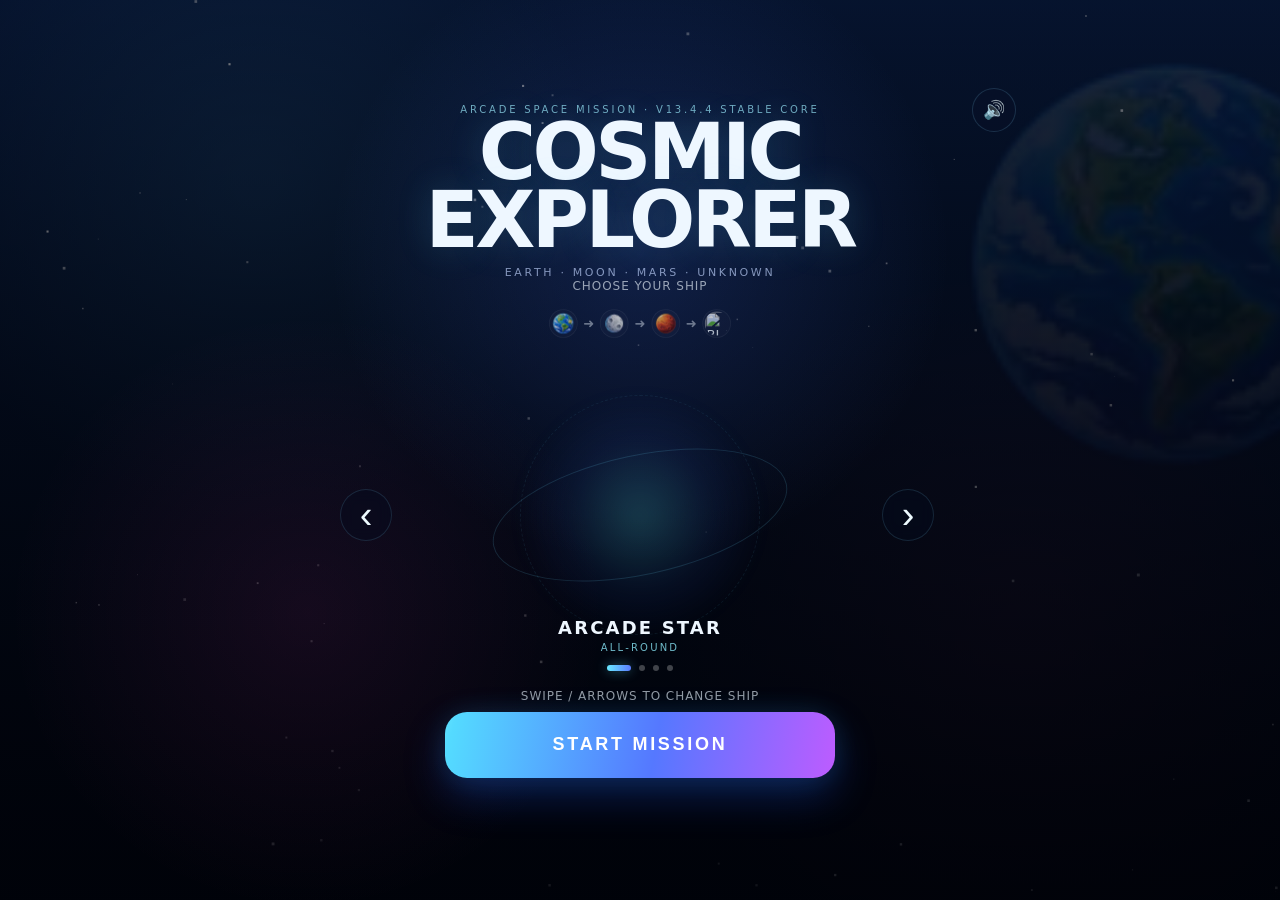
==== commit cd3e2b2a: "hotfix: simplify boot path to V13.4.4 stable core" ====
--- a/index.html
+++ b/index.html
@@ -6,23 +6,10 @@
 <meta name="theme-color" content="#020611">
 <meta name="apple-mobile-web-app-capable" content="yes">
 <meta name="apple-mobile-web-app-status-bar-style" content="black-translucent">
-<title>COSMIC EXPLORER V13.4.3</title>
-<link rel="preload" as="image" href="/assets/v9/player1.webp?v=1343"><link rel="preload" as="image" href="/assets/v9/player2.webp?v=1343"><link rel="preload" as="image" href="/assets/v9/player3.webp?v=1343"><link rel="preload" as="image" href="/assets/v9/player4.webp?v=1343">
-<link rel="stylesheet" href="styles-v9.css?v=1343">
-<link rel="stylesheet" href="styles-v11.css?v=1343">
-<link rel="stylesheet" href="styles-v11-phase3.css?v=1343">
-<link rel="stylesheet" href="styles-v12.css?v=1343">
-<link rel="stylesheet" href="styles-v121.css?v=1343">
-<link rel="stylesheet" href="styles-v122.css?v=1343">
-<link rel="stylesheet" href="styles-v123.css?v=1343">
-<link rel="stylesheet" href="styles-v13.css?v=1343">
-<link rel="stylesheet" href="styles-v131.css?v=1343">
-<link rel="stylesheet" href="styles-v132.css?v=1343">
-<link rel="stylesheet" href="styles-v133.css?v=1343">
-<link rel="stylesheet" href="styles-v134.css?v=1343">
-<link rel="stylesheet" href="styles-v1341.css?v=1343">
-<link rel="stylesheet" href="styles-v1342.css?v=1343">
-<link rel="stylesheet" href="styles-v1343.css?v=1343">
+<title>COSMIC EXPLORER V13.4.4</title>
+<link rel="preload" as="image" href="/assets/v9/player1.webp?v=1344"><link rel="preload" as="image" href="/assets/v9/player2.webp?v=1344"><link rel="preload" as="image" href="/assets/v9/player3.webp?v=1344"><link rel="preload" as="image" href="/assets/v9/player4.webp?v=1344">
+<link rel="stylesheet" href="styles-v9.css?v=1344">
+<link rel="stylesheet" href="styles-v11.css?v=1344">
 </head>
 <body>
 <div id="app">
@@ -45,7 +32,7 @@
 
   <div id="home">
     <div class="home-card">
-      <div class="headline"><div class="brand"><div class="v11tag">ARCADE SPACE MISSION · V13.4.3 FAST BOOT</div><h1>COSMIC<br>EXPLORER</h1><div class="missionline">EARTH · MOON · MARS · UNKNOWN</div><div class="startcopy">CHOOSE YOUR SHIP</div></div><button id="soundBtn" class="btn secondary sound-mini" aria-label="Sound">SFX + MUSIC: ON</button></div>
+      <div class="headline"><div class="brand"><div class="v11tag">ARCADE SPACE MISSION · V13.4.4 STABLE CORE</div><h1>COSMIC<br>EXPLORER</h1><div class="missionline">EARTH · MOON · MARS · UNKNOWN</div><div class="startcopy">CHOOSE YOUR SHIP</div></div><button id="soundBtn" class="btn secondary sound-mini" aria-label="Sound">SFX + MUSIC: ON</button></div>
       <div class="route-icons" id="routeIcons"></div>
       <div class="ship-select" id="shipSelect"></div>
       <div class="start-row"><div class="startcopy">SWIPE / ARROWS TO CHANGE SHIP</div><button id="startBtn" class="btn">START MISSION</button></div>
@@ -57,43 +44,15 @@
   <div id="gameOver" class="hidden"><div class="over-card"><h2 id="gameOverTitle">MISSION END</h2><div id="summary"></div><button id="restartBtn" class="btn">PLAY AGAIN</button></div></div>
 </div>
 
-<script src="boot-v1343.js?v=1343"></script>
-<script src="sw-guard-v1343.js?v=1343"></script>
-<script defer src="assets/v9/enemy1.js?v=1343"></script><script defer src="assets/v9/enemy2.js?v=1343"></script><script defer src="assets/v9/enemy3.js?v=1343"></script><script defer src="assets/v9/enemy4.js?v=1343"></script>
-<script defer src="assets/v9/boss1.js?v=1343"></script><script defer src="assets/v9/boss2.js?v=1343"></script><script defer src="assets/v9/boss3.js?v=1343"></script><script defer src="assets/v9/boss4.js?v=1343"></script>
-<script defer src="assets/v9/planet-earth.js?v=1343"></script><script defer src="assets/v9/planet-moon.js?v=1343"></script><script defer src="assets/v9/planet-mars.js?v=1343"></script><script defer src="assets/v9/planet-hole.js?v=1343"></script>
-<script defer src="assets/v9/pickup-energy.js?v=1343"></script><script defer src="assets/v9/pickup-repair.js?v=1343"></script><script defer src="assets/v9/pickup-shield.js?v=1343"></script><script defer src="assets/v9/pickup-weapon.js?v=1343"></script><script defer src="assets/v9/pickup-rocket.js?v=1343"></script><script defer src="assets/v9/pickup-bomb.js?v=1343"></script>
-<script defer src="asset-bootstrap-v122.js?v=1343"></script>
-<script defer src="app-v9-01.js?v=1343"></script><script defer src="app-v9-02.js?v=1343"></script><script defer src="app-v9-03.js?v=1343"></script><script defer src="app-v9-04.js?v=1343"></script><script defer src="app-v9-05.js?v=1343"></script><script defer src="app-v9-06.js?v=1343"></script><script defer src="app-v9-07.js?v=1343"></script>
-<script defer src="phase2-v11.js?v=1343"></script>
-<script defer src="phase3-v11.js?v=1343"></script>
-<script defer src="v12-patch.js?v=1343"></script>
-<script defer src="v121-patch.js?v=1343"></script>
-<script defer src="v122-patch.js?v=1343"></script>
-<script defer src="v123-patch.js?v=1343"></script>
-<script defer src="v13-patch.js?v=1343"></script>
-<script defer src="v131-patch.js?v=1343"></script>
-<script defer src="v132-patch.js?v=1343"></script>
-<script defer src="v133-patch.js?v=1343"></script>
-<script defer src="v134-patch.js?v=1343"></script>
-<script defer src="v1341-patch.js?v=1343"></script>
-<script defer src="v1342-patch.js?v=1343"></script>
-<script defer src="v1343-patch.js?v=1343"></script>
-<script defer src="safe-mode-v1343.js?v=1343"></script>
-<script defer src="app-v9.js?v=1343"></script>
-<script defer src="v11-ui.js?v=1343"></script>
-<script defer src="phase3-ui.js?v=1343"></script>
-<script defer src="v12-ui.js?v=1343"></script>
-<script defer src="v121-ui.js?v=1343"></script>
-<script defer src="v122-ui.js?v=1343"></script>
-<script defer src="v123-ui.js?v=1343"></script>
-<script defer src="v13-ui.js?v=1343"></script>
-<script defer src="v131-ui.js?v=1343"></script>
-<script defer src="v132-ui.js?v=1343"></script>
-<script defer src="v133-ui.js?v=1343"></script>
-<script defer src="v134-ui.js?v=1343"></script>
-<script defer src="v1341-ui.js?v=1343"></script>
-<script defer src="v1342-ui.js?v=1343"></script>
-<script defer src="v1343-ui.js?v=1343"></script>
+<script defer src="assets/v9/enemy1.js?v=1344"></script><script defer src="assets/v9/enemy2.js?v=1344"></script><script defer src="assets/v9/enemy3.js?v=1344"></script><script defer src="assets/v9/enemy4.js?v=1344"></script>
+<script defer src="assets/v9/boss1.js?v=1344"></script><script defer src="assets/v9/boss2.js?v=1344"></script><script defer src="assets/v9/boss3.js?v=1344"></script><script defer src="assets/v9/boss4.js?v=1344"></script>
+<script defer src="assets/v9/planet-earth.js?v=1344"></script><script defer src="assets/v9/planet-moon.js?v=1344"></script><script defer src="assets/v9/planet-mars.js?v=1344"></script><script defer src="assets/v9/planet-hole.js?v=1344"></script>
+<script defer src="assets/v9/pickup-energy.js?v=1344"></script><script defer src="assets/v9/pickup-repair.js?v=1344"></script><script defer src="assets/v9/pickup-shield.js?v=1344"></script><script defer src="assets/v9/pickup-weapon.js?v=1344"></script><script defer src="assets/v9/pickup-rocket.js?v=1344"></script><script defer src="assets/v9/pickup-bomb.js?v=1344"></script>
+<script defer src="asset-bootstrap-v122.js?v=1344"></script>
+<script defer src="app-v9-01.js?v=1344"></script><script defer src="app-v9-02.js?v=1344"></script><script defer src="app-v9-03.js?v=1344"></script><script defer src="app-v9-04.js?v=1344"></script><script defer src="app-v9-05.js?v=1344"></script><script defer src="app-v9-06.js?v=1344"></script><script defer src="app-v9-07.js?v=1344"></script>
+<script defer src="v1344-stable.js?v=1344"></script>
+<script defer src="app-v9.js?v=1344"></script>
+<script defer src="v11-ui.js?v=1344"></script>
+<script defer src="v1344-ui.js?v=1344"></script>
 </body>
 </html>
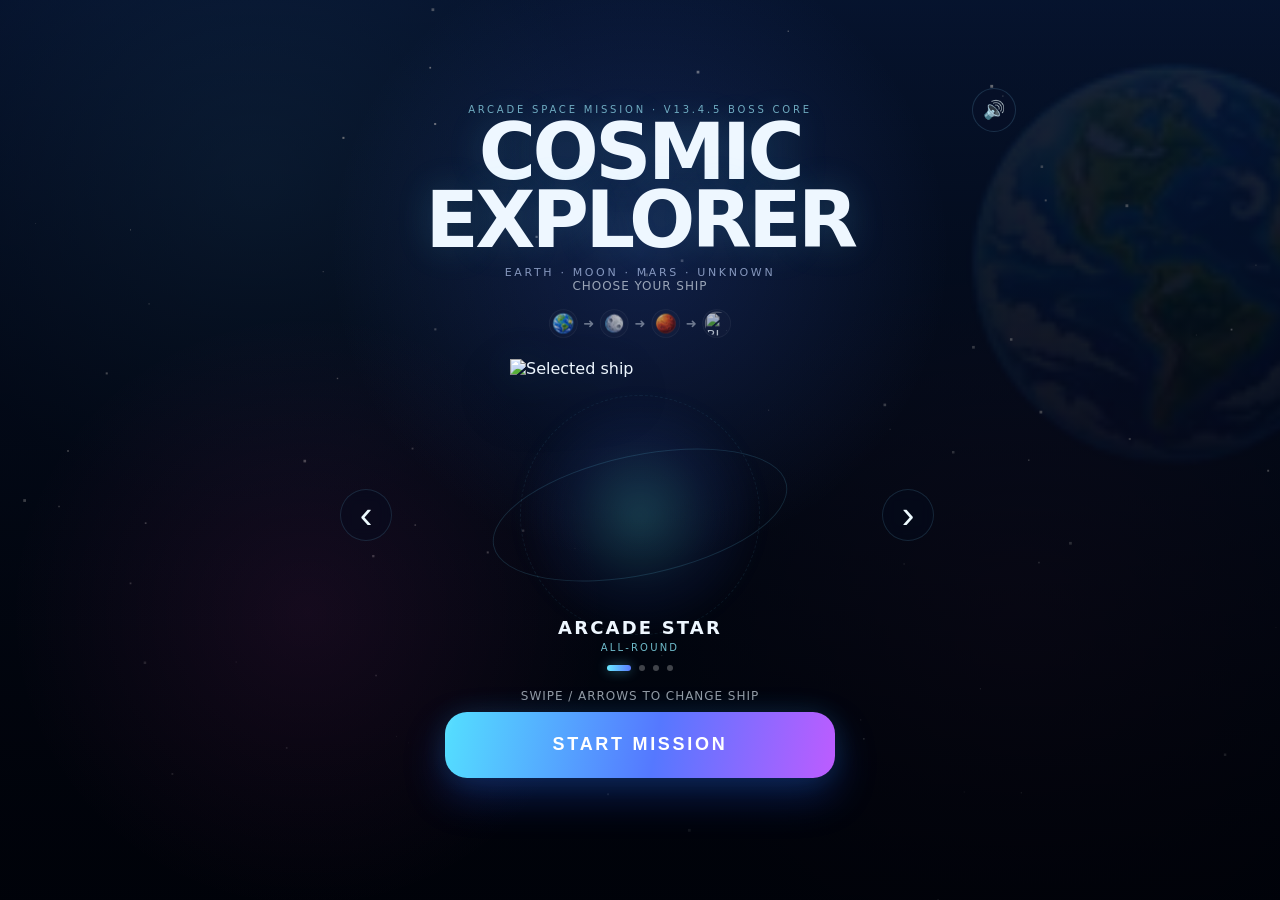
==== commit 1983deeb: "release: wire V13.4.5 boss core onto stable path" ====
--- a/index.html
+++ b/index.html
@@ -6,10 +6,10 @@
 <meta name="theme-color" content="#020611">
 <meta name="apple-mobile-web-app-capable" content="yes">
 <meta name="apple-mobile-web-app-status-bar-style" content="black-translucent">
-<title>COSMIC EXPLORER V13.4.4</title>
-<link rel="preload" as="image" href="/assets/v9/player1.webp?v=1344"><link rel="preload" as="image" href="/assets/v9/player2.webp?v=1344"><link rel="preload" as="image" href="/assets/v9/player3.webp?v=1344"><link rel="preload" as="image" href="/assets/v9/player4.webp?v=1344">
-<link rel="stylesheet" href="styles-v9.css?v=1344">
-<link rel="stylesheet" href="styles-v11.css?v=1344">
+<title>COSMIC EXPLORER V13.4.5</title>
+<link rel="preload" as="image" href="/assets/v9/player1.webp?v=1345"><link rel="preload" as="image" href="/assets/v9/player2.webp?v=1345"><link rel="preload" as="image" href="/assets/v9/player3.webp?v=1345"><link rel="preload" as="image" href="/assets/v9/player4.webp?v=1345">
+<link rel="stylesheet" href="styles-v9.css?v=1345">
+<link rel="stylesheet" href="styles-v11.css?v=1345">
 </head>
 <body>
 <div id="app">
@@ -32,7 +32,7 @@
 
   <div id="home">
     <div class="home-card">
-      <div class="headline"><div class="brand"><div class="v11tag">ARCADE SPACE MISSION · V13.4.4 STABLE CORE</div><h1>COSMIC<br>EXPLORER</h1><div class="missionline">EARTH · MOON · MARS · UNKNOWN</div><div class="startcopy">CHOOSE YOUR SHIP</div></div><button id="soundBtn" class="btn secondary sound-mini" aria-label="Sound">SFX + MUSIC: ON</button></div>
+      <div class="headline"><div class="brand"><div class="v11tag">ARCADE SPACE MISSION · V13.4.5 BOSS CORE</div><h1>COSMIC<br>EXPLORER</h1><div class="missionline">EARTH · MOON · MARS · UNKNOWN</div><div class="startcopy">CHOOSE YOUR SHIP</div></div><button id="soundBtn" class="btn secondary sound-mini" aria-label="Sound">SFX + MUSIC: ON</button></div>
       <div class="route-icons" id="routeIcons"></div>
       <div class="ship-select" id="shipSelect"></div>
       <div class="start-row"><div class="startcopy">SWIPE / ARROWS TO CHANGE SHIP</div><button id="startBtn" class="btn">START MISSION</button></div>
@@ -44,15 +44,17 @@
   <div id="gameOver" class="hidden"><div class="over-card"><h2 id="gameOverTitle">MISSION END</h2><div id="summary"></div><button id="restartBtn" class="btn">PLAY AGAIN</button></div></div>
 </div>
 
-<script defer src="assets/v9/enemy1.js?v=1344"></script><script defer src="assets/v9/enemy2.js?v=1344"></script><script defer src="assets/v9/enemy3.js?v=1344"></script><script defer src="assets/v9/enemy4.js?v=1344"></script>
-<script defer src="assets/v9/boss1.js?v=1344"></script><script defer src="assets/v9/boss2.js?v=1344"></script><script defer src="assets/v9/boss3.js?v=1344"></script><script defer src="assets/v9/boss4.js?v=1344"></script>
-<script defer src="assets/v9/planet-earth.js?v=1344"></script><script defer src="assets/v9/planet-moon.js?v=1344"></script><script defer src="assets/v9/planet-mars.js?v=1344"></script><script defer src="assets/v9/planet-hole.js?v=1344"></script>
-<script defer src="assets/v9/pickup-energy.js?v=1344"></script><script defer src="assets/v9/pickup-repair.js?v=1344"></script><script defer src="assets/v9/pickup-shield.js?v=1344"></script><script defer src="assets/v9/pickup-weapon.js?v=1344"></script><script defer src="assets/v9/pickup-rocket.js?v=1344"></script><script defer src="assets/v9/pickup-bomb.js?v=1344"></script>
-<script defer src="asset-bootstrap-v122.js?v=1344"></script>
-<script defer src="app-v9-01.js?v=1344"></script><script defer src="app-v9-02.js?v=1344"></script><script defer src="app-v9-03.js?v=1344"></script><script defer src="app-v9-04.js?v=1344"></script><script defer src="app-v9-05.js?v=1344"></script><script defer src="app-v9-06.js?v=1344"></script><script defer src="app-v9-07.js?v=1344"></script>
-<script defer src="v1344-stable.js?v=1344"></script>
-<script defer src="app-v9.js?v=1344"></script>
-<script defer src="v11-ui.js?v=1344"></script>
-<script defer src="v1344-ui.js?v=1344"></script>
+<script defer src="assets/v9/enemy1.js?v=1345"></script><script defer src="assets/v9/enemy2.js?v=1345"></script><script defer src="assets/v9/enemy3.js?v=1345"></script><script defer src="assets/v9/enemy4.js?v=1345"></script>
+<script defer src="assets/v9/boss1.js?v=1345"></script><script defer src="assets/v9/boss2.js?v=1345"></script><script defer src="assets/v9/boss3.js?v=1345"></script><script defer src="assets/v9/boss4.js?v=1345"></script>
+<script defer src="assets/v9/planet-earth.js?v=1345"></script><script defer src="assets/v9/planet-moon.js?v=1345"></script><script defer src="assets/v9/planet-mars.js?v=1345"></script><script defer src="assets/v9/planet-hole.js?v=1345"></script>
+<script defer src="assets/v9/pickup-energy.js?v=1345"></script><script defer src="assets/v9/pickup-repair.js?v=1345"></script><script defer src="assets/v9/pickup-shield.js?v=1345"></script><script defer src="assets/v9/pickup-weapon.js?v=1345"></script><script defer src="assets/v9/pickup-rocket.js?v=1345"></script><script defer src="assets/v9/pickup-bomb.js?v=1345"></script>
+<script defer src="asset-bootstrap-v122.js?v=1345"></script>
+<script defer src="app-v9-01.js?v=1345"></script><script defer src="app-v9-02.js?v=1345"></script><script defer src="app-v9-03.js?v=1345"></script><script defer src="app-v9-04.js?v=1345"></script><script defer src="app-v9-05.js?v=1345"></script><script defer src="app-v9-06.js?v=1345"></script><script defer src="app-v9-07.js?v=1345"></script>
+<script defer src="v1344-stable.js?v=1345"></script>
+<script defer src="v1345-boss.js?v=1345"></script>
+<script defer src="app-v9.js?v=1345"></script>
+<script defer src="v11-ui.js?v=1345"></script>
+<script defer src="v1344-ui.js?v=1345"></script>
+<script defer src="v1345-ui.js?v=1345"></script>
 </body>
 </html>
